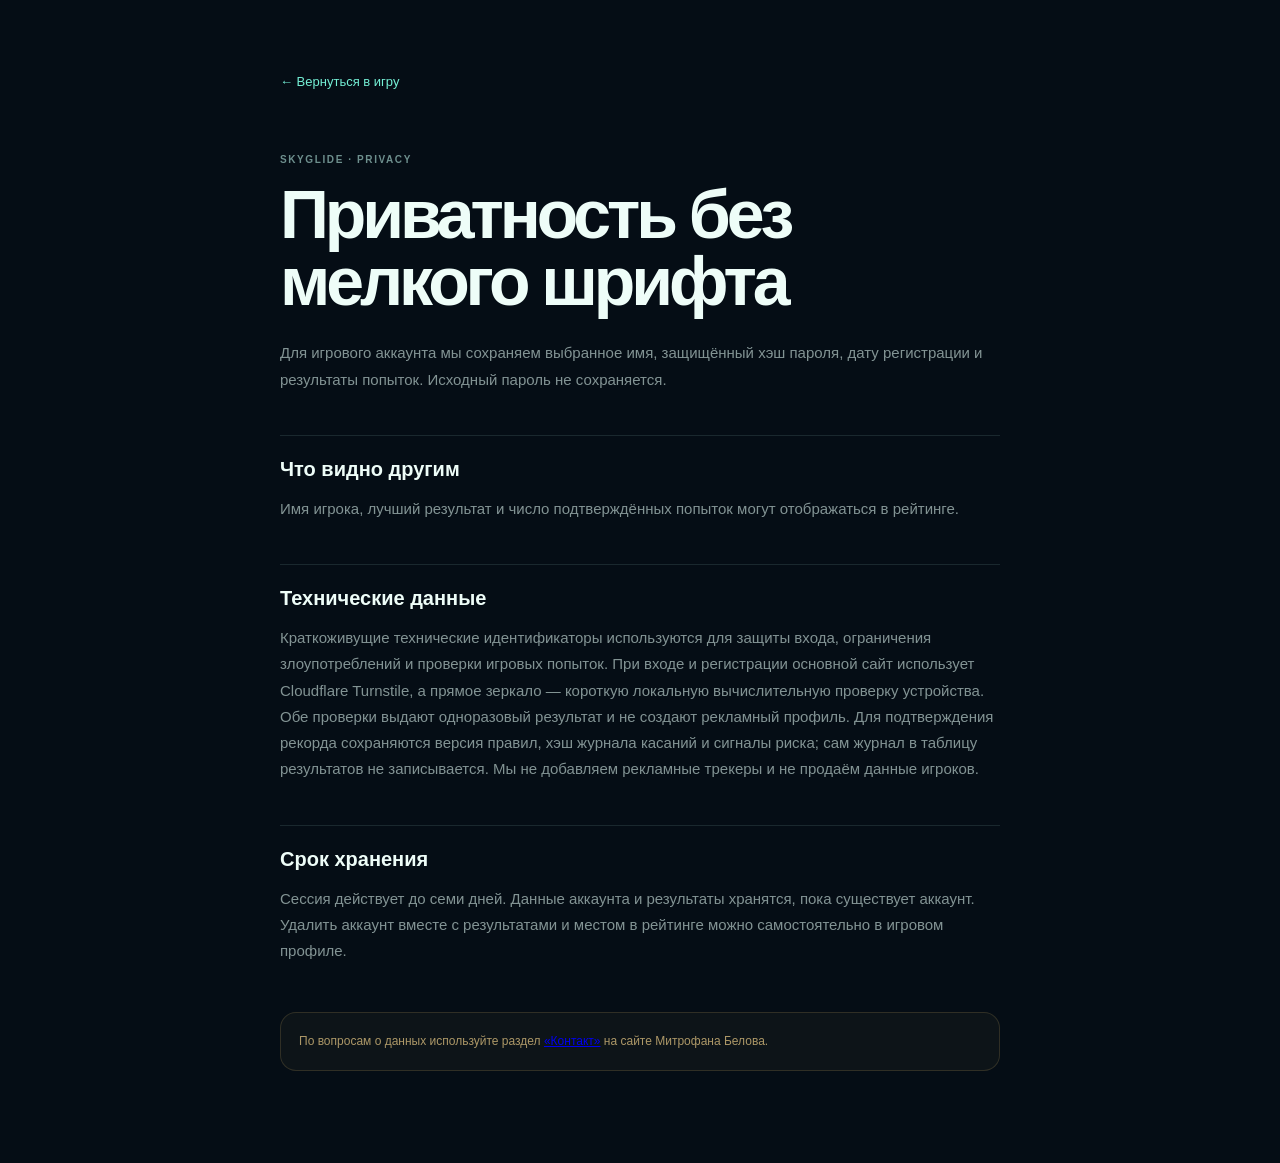
==== game/privacy/index.html @ 06b152c0 "Launch standalone Telegram-ready Skyglide" ====
<!DOCTYPE html><html lang="ru"><head><meta http-equiv="Content-Security-Policy" content="default-src 'self'; connect-src 'self' https://telegram.org; img-src 'self' data:; font-src 'self' data:; style-src 'self' 'unsafe-inline'; script-src 'self' 'unsafe-inline' https://telegram.org; object-src 'none'; base-uri 'none'; form-action 'self'; upgrade-insecure-requests"><script src="https://telegram.org/js/telegram-web-app.js?63" data-nscript="beforeInteractive"></script><meta charSet="utf-8"/><meta name="viewport" content="width=device-width, initial-scale=1, maximum-scale=1, user-scalable=no"/><link rel="stylesheet" href="/game/_next/static/css/layout.CDAXNclh.css" data-rsc-css-href="/game/_next/static/css/layout.CDAXNclh.css" data-precedence="vite-rsc/importer-resources"/><link rel="modulepreload" fetchPriority="low" href="/game/_next/static/chunks/index-zShCj0VS.js"/><script src="/game/_next/static/chunks/rolldown-runtime-QTnfLwEv.js" type="module" async=""></script><script src="/game/_next/static/chunks/record-BGze3w87.js" type="module" async=""></script><script src="/game/_next/static/chunks/headers-DzAgkowZ.js" type="module" async=""></script><script src="/game/_next/static/chunks/protocol-headers-DZDIybWO.js" type="module" async=""></script><script src="/game/_next/static/chunks/app-elements-DPq2UDnf.js" type="module" async=""></script><script src="/game/_next/static/chunks/hash-B9TVtkv9.js" type="module" async=""></script><script src="/game/_next/static/chunks/framework-T6Pmxeu2.js" type="module" async=""></script><script src="/game/_next/static/chunks/navigation-errors-DIJh66Oi.js" type="module" async=""></script><script src="/game/_next/static/chunks/app-rsc-cache-busting-CsF14HV2.js" type="module" async=""></script><script src="/game/_next/static/chunks/app-rsc-render-mode-BuCGntbi.js" type="module" async=""></script><script src="/game/_next/static/chunks/deployment-id-omnKpZ2w.js" type="module" async=""></script><link rel="modulepreload" href="/game/_next/static/chunks/layout-segment-context-QXrBGyrO.js" crossorigin=""/><link rel="modulepreload" href="/game/_next/static/chunks/script-6NuqRdln.js" crossorigin=""/><link rel="preload" href="https://telegram.org/js/telegram-web-app.js?63" as="script"/><link rel="modulepreload" href="/game/_next/static/chunks/link-BhfXLHqY.js" crossorigin=""/><link rel="modulepreload" href="/game/_next/static/chunks/query-DugiHe4Q.js" crossorigin=""/><title>Приватность — Skyglide</title><meta name="description" content="Как Skyglide хранит данные аккаунтов и игровые результаты."/><meta name="application-name" content="Skyglide"/><meta property="og:title" content="Skyglide — поймай ритм небес"/><meta property="og:description" content="Бесплатная one-tap аркада для браузера и Telegram."/><meta property="og:type" content="website"/><meta property="og:image" content="https://mitrofanbelov.github.io/game/og.png"/><meta property="og:image:width" content="1200"/><meta property="og:image:height" content="630"/><meta property="og:image:alt" content="Skyglide — поймай ритм небес"/><meta name="twitter:card" content="summary_large_image"/><meta name="twitter:title" content="Skyglide — поймай ритм небес"/><meta name="twitter:description" content="Бесплатная one-tap аркада для браузера и Telegram."/><meta name="twitter:image" content="https://mitrofanbelov.github.io/game/og.png"/><link rel="icon" href="/game/icon.svg?ab734bc0ad469c29" sizes="any" type="image/svg+xml"/><meta name="mobile-web-app-capable" content="yes"/><meta name="apple-mobile-web-app-title" content="Skyglide"/><meta name="apple-mobile-web-app-status-bar-style" content="black-translucent"/><meta name="theme-color" content="#071321"/><script>Object.assign(((self[Symbol.for("vinext.navigationRuntime")]??={bootstrap:{routeManifest:null},functions:{}}).bootstrap.rsc??={rsc:[]}),{params:{},nav:{"pathname":"/privacy","searchParams":[]}})</script><link rel="modulepreload" href="/game/_next/static/chunks/index-zShCj0VS.js" />
</head><body><main class="legal-page"><a href="/game" class="legal-page__back">← Вернуться в игру</a><span class="legal-page__eyebrow">SKYGLIDE · PRIVACY</span><h1>Приватность без мелкого шрифта</h1><p>Для игрового аккаунта мы сохраняем выбранное имя, защищённый хэш пароля, дату регистрации и результаты попыток. Исходный пароль не сохраняется.</p><section><h2>Что видно другим</h2><p>Имя игрока, лучший результат и число подтверждённых попыток могут отображаться в рейтинге.</p></section><section><h2>Технические данные</h2><p>Краткоживущие технические идентификаторы используются для защиты входа, ограничения злоупотреблений и проверки игровых попыток. При входе и регистрации основной сайт использует Cloudflare Turnstile, а прямое зеркало — короткую локальную вычислительную проверку устройства. Обе проверки выдают одноразовый результат и не создают рекламный профиль. Для подтверждения рекорда сохраняются версия правил, хэш журнала касаний и сигналы риска; сам журнал в таблицу результатов не записывается. Мы не добавляем рекламные трекеры и не продаём данные игроков.</p></section><section><h2>Срок хранения</h2><p>Сессия действует до семи дней. Данные аккаунта и результаты хранятся, пока существует аккаунт. Удалить аккаунт вместе с результатами и местом в рейтинге можно самостоятельно в игровом профиле.</p></section><p class="legal-page__note">По вопросам о данных используйте раздел<!-- --> <a href="https://mitrofanbelov.ru/#contact">«Контакт»</a> на сайте Митрофана Белова.</p></main><script type="module" src="/game/_next/static/chunks/index-zShCj0VS.js" id="_R_" async=""></script><script>((self[Symbol.for("vinext.navigationRuntime")]??={bootstrap:{routeManifest:null},functions:{}}).bootstrap.rsc??={rsc:[]}).rsc.push("2:I[\"60f387d9e0f4\",[],\"default\",1]\n")</script><script>((self[Symbol.for("vinext.navigationRuntime")]??={bootstrap:{routeManifest:null},functions:{}}).bootstrap.rsc??={rsc:[]}).rsc.push("3:I[\"8c0f216c4604\",[],\"Children\",1]\n")</script><script>((self[Symbol.for("vinext.navigationRuntime")]??={bootstrap:{routeManifest:null},functions:{}}).bootstrap.rsc??={rsc:[]}).rsc.push("4:I[\"593f344dc510\",[],\"GlobalErrorBoundary\",1]\n")</script><script>((self[Symbol.for("vinext.navigationRuntime")]??={bootstrap:{routeManifest:null},functions:{}}).bootstrap.rsc??={rsc:[]}).rsc.push("5:I[\"0b874ad30386\",[],\"default\",1]\n")</script><script>((self[Symbol.for("vinext.navigationRuntime")]??={bootstrap:{routeManifest:null},functions:{}}).bootstrap.rsc??={rsc:[]}).rsc.push("6:I[\"593f344dc510\",[],\"ErrorBoundary\",1]\n")</script><script>((self[Symbol.for("vinext.navigationRuntime")]??={bootstrap:{routeManifest:null},functions:{}}).bootstrap.rsc??={rsc:[]}).rsc.push("7:I[\"15c18cfaeeff\",[],\"LayoutSegmentProvider\",1]\n")</script><script>((self[Symbol.for("vinext.navigationRuntime")]??={bootstrap:{routeManifest:null},functions:{}}).bootstrap.rsc??={rsc:[]}).rsc.push("8:I[\"8c0f216c4604\",[],\"Slot\",1]\n")</script><script>((self[Symbol.for("vinext.navigationRuntime")]??={bootstrap:{routeManifest:null},functions:{}}).bootstrap.rsc??={rsc:[]}).rsc.push("9:I[\"9276801271d6\",[],\"AppRouterScrollTarget\",1]\n")</script><script>((self[Symbol.for("vinext.navigationRuntime")]??={bootstrap:{routeManifest:null},functions:{}}).bootstrap.rsc??={rsc:[]}).rsc.push("a:I[\"593f344dc510\",[],\"RedirectBoundary\",1]\n")</script><script>((self[Symbol.for("vinext.navigationRuntime")]??={bootstrap:{routeManifest:null},functions:{}}).bootstrap.rsc??={rsc:[]}).rsc.push(":HL[\"/game/_next/static/css/layout.CDAXNclh.css\",\"style\"     ]\n")</script><script>((self[Symbol.for("vinext.navigationRuntime")]??={bootstrap:{routeManifest:null},functions:{}}).bootstrap.rsc??={rsc:[]}).rsc.push("0:{\"__route\":\"route:/privacy\",\"__interceptionContext\":null,\"__layoutIds\":[\"layout:/\"],\"__rootLayout\":\"/\",\"__sourcePage\":\"/privacy/page\",\"page:/privacy\":\"$L1\",\"layout:/\":[[[[\"$\",\"link\",\"css:/game/_next/static/css/layout.CDAXNclh.css\",{\"rel\":\"stylesheet\",\"precedence\":\"vite-rsc/importer-resources\",\"href\":\"/game/_next/static/css/layout.CDAXNclh.css\",\"data-rsc-css-href\":\"/game/_next/static/css/layout.CDAXNclh.css\"}],\"$undefined\"],[\"$\",\"html\",null,{\"lang\":\"ru\",\"children\":[[\"$\",\"head\",null,{\"children\":[\"$\",\"$L2\",null,{\"src\":\"https://telegram.org/js/telegram-web-app.js?63\",\"strategy\":\"beforeInteractive\"}]}],[\"$\",\"body\",null,{\"children\":[\"$\",\"$L3\",null,{}]}]]}]],null],\"route:/privacy\":[[[\"$\",\"meta\",null,{\"charSet\":\"utf-8\"}],[[\"$\",\"title\",\"0\",{\"children\":\"Приватность — Skyglide\"}],[\"$\",\"meta\",\"1\",{\"name\":\"description\",\"content\":\"Как Skyglide хранит данные аккаунтов и игровые результаты.\"}],[\"$\",\"meta\",\"2\",{\"name\":\"application-name\",\"content\":\"Skyglide\"}],[\"$\",\"meta\",\"3\",{\"property\":\"og:title\",\"content\":\"Skyglide — поймай ритм небес\"}],[\"$\",\"meta\",\"4\",{\"property\":\"og:description\",\"content\":\"Бесплатная one-tap аркада для браузера и Telegram.\"}],[\"$\",\"meta\",\"5\",{\"property\":\"og:type\",\"content\":\"website\"}],[\"$\",\"meta\",\"6\",{\"property\":\"og:image\",\"content\":\"https://mitrofanbelov.github.io/game/og.png\"}],[\"$\",\"meta\",\"7\",{\"property\":\"og:image:width\",\"content\":\"1200\"}],[\"$\",\"meta\",\"8\",{\"property\":\"og:image:height\",\"content\":\"630\"}],[\"$\",\"meta\",\"9\",{\"property\":\"og:image:alt\",\"content\":\"Skyglide — поймай ритм небес\"}],[\"$\",\"meta\",\"10\",{\"name\":\"twitter:card\",\"content\":\"summary_large_image\"}],[\"$\",\"meta\",\"11\",{\"name\":\"twitter:title\",\"content\":\"Skyglide — поймай ритм небес\"}],[\"$\",\"meta\",\"12\",{\"name\":\"twitter:description\",\"content\":\"Бесплатная one-tap аркада для браузера и Telegram.\"}],[\"$\",\"meta\",\"13\",{\"name\":\"twitter:image\",\"content\":\"https://mitrofanbelov.github.io/game/og.png\"}],[\"$\",\"link\",\"14\",{\"rel\":\"icon\",\"href\":\"/game/icon.svg?ab734bc0ad469c29\",\"sizes\":\"any\",\"type\":\"image/svg+xml\"}],[\"$\",\"meta\",\"15\",{\"name\":\"mobile-web-app-capable\",\"content\":\"yes\"}],[\"$\",\"meta\",\"16\",{\"name\":\"apple-mobile-web-app-title\",\"content\":\"Skyglide\"}],[\"$\",\"meta\",\"17\",{\"name\":\"apple-mobile-web-app-status-bar-style\",\"content\":\"black-translucent\"}]],[[\"$\",\"meta\",\"0\",{\"name\":\"viewport\",\"content\":\"width=device-width, initial-scale=1, maximum-scale=1, user-scalable=no\"}],[\"$\",\"meta\",\"1\",{\"name\":\"theme-color\",\"content\":\"#071321\"}]]],[\"$\",\"$L4\",null,{\"fallback\":\"$5\",\"children\":[\"$\",\"$L6\",null,{\"fallback\":\"$5\",\"children\":[\"$\",\"$L7\",null,{\"providerId\":\"layout:/\",\"segmentMap\":{\"children\":[\"privacy\"]},\"children\":[\"$\",\"$L8\",null,{\"id\":\"layout:/\",\"parallelSlots\":\"$undefined\",\"children\":[\"$\",\"$L9\",null,{\"children\":[\"$\",\"$La\",null,{\"children\":[[\"$\",\"$L7\",null,{\"providerId\":\"page:/privacy\",\"segmentMap\":{\"children\":[\"__PAGE__\"]},\"children\":[\"$\",\"$L8\",null,{\"id\":\"page:/privacy\"}]}],null]}]}]}]}]}]}],null,null],\"__layoutFlags\":{\"layout:/\":\"s\"},\"__artifactCompatibility\":{\"schemaVersion\":1,\"graphVersion\":\"app-route-graph:cafd66b895952518\",\"deploymentVersion\":\"5431d6b5-763b-4475-a781-2655200a308c\",\"appElementsSchemaVersion\":1,\"rscPayloadSchemaVersion\":1,\"rootBoundaryId\":\"/\",\"renderEpoch\":null},\"__renderObservation\":{\"schemaVersion\":1,\"output\":{\"kind\":\"app-rsc\",\"mountedSlotsFingerprint\":null,\"renderEpoch\":null,\"rootBoundaryId\":\"/\",\"routeId\":\"route:/privacy\"},\"completeness\":\"partial\",\"boundaryOutcome\":{\"kind\":\"unknown\"},\"requestApis\":[{\"kind\":\"connection\",\"status\":\"unknown\"},{\"kind\":\"cookies\",\"status\":\"unknown\"},{\"kind\":\"draftMode\",\"status\":\"unknown\"},{\"kind\":\"headers\",\"status\":\"unknown\"},{\"kind\":\"params\",\"status\":\"unknown\"},{\"kind\":\"searchParams\",\"status\":\"unknown\"}],\"dynamicFetches\":[],\"cacheTags\":[\"/privacy\",\"_N_T_/layout\",\"_N_T_/privacy\",\"_N_T_/privacy/layout\",\"_N_T_/privacy/page\"],\"pathTags\":[\"/privacy\"],\"cacheability\":\"unknown\",\"downgrade\":{\"target\":\"freshRender\",\"reasons\":[{\"code\":\"CP_DOWNGRADE_CACHEABILITY_UNKNOWN\",\"target\":\"freshRender\"},{\"code\":\"CP_DOWNGRADE_INCOMPLETE_OBSERVATION\",\"completeness\":\"partial\",\"target\":\"freshRender\"},{\"code\":\"CP_DOWNGRADE_UNKNOWN_REQUEST_API\",\"requestApi\":\"connection\",\"target\":\"freshRender\"},{\"code\":\"CP_DOWNGRADE_UNKNOWN_REQUEST_API\",\"requestApi\":\"cookies\",\"target\":\"freshRender\"},{\"code\":\"CP_DOWNGRADE_UNKNOWN_REQUEST_API\",\"requestApi\":\"draftMode\",\"target\":\"freshRender\"},{\"code\":\"CP_DOWNGRADE_UNKNOWN_REQUEST_API\",\"requestApi\":\"headers\",\"target\":\"freshRender\"},{\"code\":\"CP_DOWNGRADE_UNKNOWN_REQUEST_API\",\"requestApi\":\"params\",\"target\":\"freshRender\"},{\"code\":\"CP_DOWNGRADE_UNKNOWN_REQUEST_API\",\"requestApi\":\"searchParams\",\"target\":\"freshRender\"}],\"fallback\":{\"kind\":\"breakerFallback\",\"code\":\"CP_PRIVATE_DYNAMIC_DOWNGRADE\",\"mode\":\"renderFresh\",\"scope\":\"affectedOutput\",\"fields\":{\"reasonCodes\":[\"CP_DOWNGRADE_CACHEABILITY_UNKNOWN\",\"CP_DOWNGRADE_INCOMPLETE_OBSERVATION\",\"CP_DOWNGRADE_UNKNOWN_REQUEST_API\",\"CP_DOWNGRADE_UNKNOWN_REQUEST_API\",\"CP_DOWNGRADE_UNKNOWN_REQUEST_API\",\"CP_DOWNGRADE_UNKNOWN_REQUEST_API\",\"CP_DOWNGRADE_UNKNOWN_REQUEST_API\",\"CP_DOWNGRADE_UNKNOWN_REQUEST_API\"],\"target\":\"freshRender\"}},\"isPublicCacheCandidate\":false}}}\n")</script><script>((self[Symbol.for("vinext.navigationRuntime")]??={bootstrap:{routeManifest:null},functions:{}}).bootstrap.rsc??={rsc:[]}).rsc.push("b:I[\"c2747888630f\",[],\"default\",1]\n")</script><script>((self[Symbol.for("vinext.navigationRuntime")]??={bootstrap:{routeManifest:null},functions:{}}).bootstrap.rsc??={rsc:[]}).rsc.push("1:[\"$\",\"main\",null,{\"className\":\"legal-page\",\"children\":[[\"$\",\"$Lb\",null,{\"href\":\"/\",\"className\":\"legal-page__back\",\"children\":\"← Вернуться в игру\"}],[\"$\",\"span\",null,{\"className\":\"legal-page__eyebrow\",\"children\":\"SKYGLIDE · PRIVACY\"}],[\"$\",\"h1\",null,{\"children\":\"Приватность без мелкого шрифта\"}],[\"$\",\"p\",null,{\"children\":\"Для игрового аккаунта мы сохраняем выбранное имя, защищённый хэш пароля, дату регистрации и результаты попыток. Исходный пароль не сохраняется.\"}],[\"$\",\"section\",null,{\"children\":[[\"$\",\"h2\",null,{\"children\":\"Что видно другим\"}],[\"$\",\"p\",null,{\"children\":\"Имя игрока, лучший результат и число подтверждённых попыток могут отображаться в рейтинге.\"}]]}],[\"$\",\"section\",null,{\"children\":[[\"$\",\"h2\",null,{\"children\":\"Технические данные\"}],[\"$\",\"p\",null,{\"children\":\"Краткоживущие технические идентификаторы используются для защиты входа, ограничения злоупотреблений и проверки игровых попыток. При входе и регистрации основной сайт использует Cloudflare Turnstile, а прямое зеркало — короткую локальную вычислительную проверку устройства. Обе проверки выдают одноразовый результат и не создают рекламный профиль. Для подтверждения рекорда сохраняются версия правил, хэш журнала касаний и сигналы риска; сам журнал в таблицу результатов не записывается. Мы не добавляем рекламные трекеры и не продаём данные игроков.\"}]]}],[\"$\",\"section\",null,{\"children\":[[\"$\",\"h2\",null,{\"children\":\"Срок хранения\"}],[\"$\",\"p\",null,{\"children\":\"Сессия действует до семи дней. Данные аккаунта и результаты хранятся, пока существует аккаунт. Удалить аккаунт вместе с результатами и местом в рейтинге можно самостоятельно в игровом профиле.\"}]]}],[\"$\",\"p\",null,{\"className\":\"legal-page__note\",\"children\":[\"По вопросам о данных используйте раздел\",\" \",[\"$\",\"a\",null,{\"href\":\"https://mitrofanbelov.ru/#contact\",\"children\":\"«Контакт»\"}],\" на сайте Митрофана Белова.\"]}]]}]\n")</script><script>Object.assign(((self[Symbol.for("vinext.navigationRuntime")]??={bootstrap:{routeManifest:null},functions:{}}).bootstrap.rsc??={rsc:[]}),{"initialCacheKind":"static"});((self[Symbol.for("vinext.navigationRuntime")]??={bootstrap:{routeManifest:null},functions:{}}).bootstrap.rsc??={rsc:[]}).done=true</script></body></html>
---- game/_next/static/css/layout.CDAXNclh.css ----
:root{--ink:#eefdf8;--muted:#dcf4f094;--mint:#74efd5;--amber:#ffd579;--deep:#050d15}*{box-sizing:border-box}html,body{background:var(--deep);width:100%;min-height:100%;color:var(--ink);-webkit-font-smoothing:antialiased;overscroll-behavior:none;margin:0;font-family:Avenir Next,SF Pro Text,-apple-system,BlinkMacSystemFont,Segoe UI,sans-serif}button{font:inherit}.experience{min-height:var(--tg-viewport-stable-height,100svh);isolation:isolate;background:radial-gradient(circle at 40% 43%,#2ea29529,#0000 27%),radial-gradient(circle at 12% 8%,#ffd37d0f,#0000 27%),linear-gradient(135deg,#06111b,#03080e 72%);grid-template-columns:minmax(330px,430px) minmax(320px,390px);justify-content:center;align-items:center;gap:clamp(48px,7vw,112px);padding:38px clamp(28px,5vw,84px);display:grid;position:relative;overflow:hidden}.experience:before{content:"";z-index:-1;opacity:.13;background-image:linear-gradient(#a6e8de14 1px,#0000 1px),linear-gradient(90deg,#a6e8de14 1px,#0000 1px);background-size:64px 64px;position:absolute;inset:0;-webkit-mask-image:radial-gradient(circle,#000,#0000 78%);mask-image:radial-gradient(circle,#000,#0000 78%)}.experience:after{content:"";aspect-ratio:1;z-index:-1;border:1px solid #90ffe912;border-radius:50%;width:min(50vw,720px);position:absolute;top:50%;left:42%;transform:translate(-50%,-50%);box-shadow:0 0 0 72px #90ffe905,0 0 0 144px #90ffe903}.story-panel{max-width:360px}.story-panel--right{justify-self:start}.status-pill{color:#baeee694;letter-spacing:.14em;align-items:center;gap:9px;font-family:SF Pro Rounded,Avenir Next,-apple-system,BlinkMacSystemFont,sans-serif;font-size:9px;font-weight:600;display:flex}.story-panel>p{max-width:330px;color:var(--muted);margin:0;font-size:14px;line-height:1.7}.phone-stage{flex-direction:column;justify-content:center;align-items:center;min-width:0;display:flex}.phone-shell{aspect-ratio:390/844;background:linear-gradient(145deg,#f4fffc80,#52626c21 25%,#def6f045 80%,#ffffff6b),#101820;border:1px solid #ffffff47;border-radius:clamp(38px,4vw,55px);width:min(390px,46.2svh - 49.896px);padding:7px;position:relative;box-shadow:0 52px 120px #000000ad,0 0 0 2px #000000c2,inset 0 0 0 1px #fff3}.game-surface{cursor:pointer;touch-action:manipulation;-webkit-user-select:none;user-select:none;background:#0b2632;border-radius:calc(clamp(38px,4vw,55px) - 8px);width:100%;height:100%;position:relative;overflow:hidden}.game-canvas{width:100%;height:100%;display:block}.dynamic-island{z-index:20;background:#030405;border-radius:999px;width:29%;height:26px;position:absolute;top:18px;left:50%;transform:translate(-50%);box-shadow:inset 0 0 0 1px #ffffff06}.dynamic-island:after{content:"";background:radial-gradient(circle at 65% 35%,#17344d,#03060a 64%);border-radius:50%;width:8px;height:8px;position:absolute;top:8px;right:9px}.home-indicator{z-index:20;background:#f7fffce0;border-radius:99px;width:33%;height:4px;position:absolute;bottom:13px;left:50%;transform:translate(-50%)}.game-hud{z-index:5;pointer-events:none;justify-content:space-between;align-items:flex-start;display:flex;position:absolute;top:5.8%;left:6%;right:6%}.score-lockup{flex-direction:column;display:flex}.score-lockup span{color:#e0fff985;letter-spacing:.16em;font-family:Unbounded,sans-serif;font-size:clamp(5px,1.2vh,8px)}.score-lockup strong{letter-spacing:-.08em;text-shadow:0 4px 18px #031d234d;font-family:Unbounded,sans-serif;font-size:clamp(23px,5.2vh,40px);line-height:1.05}.hud-actions{pointer-events:auto;gap:6px;display:flex}.icon-button{aspect-ratio:1;width:clamp(38px,5.2vh,44px);color:var(--ink);-webkit-backdrop-filter:blur(12px);cursor:pointer;background:#06161f3b;border:1px solid #e6fff933;border-radius:50%;place-items:center;padding:0;display:grid}.icon-button svg{fill:none;stroke:currentColor;stroke-width:1.6px;stroke-linecap:round;stroke-linejoin:round;width:48%}.account-button{background:#04181f85;border-radius:999px;grid-auto-flow:column;gap:7px;width:auto;min-width:82px;padding:0 12px}.account-button svg{width:18px}.account-button__label{color:var(--mint);letter-spacing:.08em;font-family:Unbounded,sans-serif;font-size:clamp(6px,1.05vh,8px);font-weight:700}.start-overlay{z-index:4;text-align:center;pointer-events:none;background:linear-gradient(#030e1814,#0000 52%,#030e182e);flex-direction:column;align-items:center;padding-top:18%;display:flex;position:absolute;inset:0}.arming-overlay{z-index:11;-webkit-backdrop-filter:blur(10px);pointer-events:none;background:#030d156b;flex-direction:column;justify-content:center;align-items:center;gap:10px;display:flex;position:absolute;inset:0}.arming-overlay b{letter-spacing:.13em;font-family:Unbounded,sans-serif;font-size:clamp(7px,1.25vh,10px)}.arming-overlay small{color:#e2f9f47a;font-size:clamp(8px,1.3vh,11px)}.arming-spinner{aspect-ratio:1;border:2px solid #74efd52e;border-top-color:var(--mint);border-radius:50%;width:34px;margin-bottom:5px;animation:.75s linear infinite arm-run}@keyframes arm-run{to{transform:rotate(360deg)}}.brand-mark{filter:drop-shadow(0 10px 18px #ffce643d);width:clamp(38px,7.2vh,58px);height:clamp(38px,7.2vh,58px);margin-top:9%;position:relative}.brand-core{background:linear-gradient(135deg,#fff4b8,#ffc454 58%,#ed7150);border-radius:65% 35% 56% 44%;position:absolute;inset:25% 19%;transform:rotate(-12deg)}.brand-wing{z-index:2;background:#fff0a8;border-radius:90% 10% 75% 25%;width:42%;height:55%;position:absolute;top:29%;left:0;transform:rotate(-36deg)}.brand-core:after{content:"";aspect-ratio:1;background:#0d2632;border-radius:50%;width:13%;position:absolute;top:23%;right:13%}.game-title{letter-spacing:-.075em;text-shadow:0 10px 28px #06182147;flex-direction:column;margin-top:2.8%;font-family:Unbounded,sans-serif;font-size:clamp(29px,6.3vh,48px);font-weight:700;line-height:.81;display:flex}.game-title span:last-child{color:#ffd67b}.start-overlay>p{color:#ebfffba8;letter-spacing:.08em;margin:3.6% 0 0;font-size:clamp(8px,1.7vh,12px)}.tap-prompt{letter-spacing:.1em;flex-direction:column;align-items:center;gap:13px;font-family:Unbounded,sans-serif;font-size:clamp(6px,1.22vh,9px);display:flex;position:absolute;bottom:17.5%}.tap-rings{aspect-ratio:1;background:#ffffff12;border:1px solid #e2fffab3;border-radius:50%;width:clamp(38px,6.5vh,50px);animation:1.9s ease-out infinite pulse;display:block;position:relative}.tap-rings:after{content:"↑";place-items:center;font-size:clamp(16px,3vh,25px);display:grid;position:absolute;inset:0}.tap-rings i{border:1px solid #d6fff829;border-radius:50%;position:absolute;inset:-8px}.tap-rings i:last-child{opacity:.45;inset:-17px}@keyframes pulse{50%{transform:scale(1.07);box-shadow:0 0 34px #83f5da26}}.best-pill{-webkit-backdrop-filter:blur(10px);backdrop-filter:blur(10px);background:#05161c33;border:1px solid #ffffff29;border-radius:999px;align-items:baseline;gap:8px;padding:7px 11px;display:flex;position:absolute;bottom:5.2%;right:7%}.best-pill span{letter-spacing:.12em;font-family:Unbounded,sans-serif;font-size:5px}.best-pill strong{font-family:Unbounded,sans-serif;font-size:clamp(10px,2vh,15px)}.pause-overlay,.result-overlay{z-index:12;-webkit-backdrop-filter:blur(14px);cursor:default;background:#030d1575;flex-direction:column;justify-content:center;align-items:center;padding:8%;display:flex;position:absolute;inset:0}.pause-overlay>span,.result-kicker{color:var(--mint);letter-spacing:.17em;font-family:Unbounded,sans-serif;font-size:clamp(6px,1.25vh,9px)}.pause-overlay h2{letter-spacing:-.07em;text-align:center;margin:4% 0 10%;font-family:Unbounded,sans-serif;font-size:clamp(29px,5.5vh,45px);line-height:1.05}.pause-overlay button{color:#09201f;background:var(--mint);cursor:pointer;border:0;border-radius:999px;width:70%;padding:13px 18px;font-size:clamp(10px,1.7vh,13px);font-weight:800}.pause-overlay button i{float:right;font-style:normal}.result-overlay{background:linear-gradient(#020c153d,#030f18e6 48%),#030d1533;justify-content:flex-end;padding-bottom:8%;animation:.36s ease-out reveal-result}@keyframes reveal-result{0%{opacity:0;transform:translateY(12px)}}.result-score{letter-spacing:-.1em;text-shadow:0 16px 40px #00000045;margin:2.2% 0 4%;font-family:Unbounded,sans-serif;font-size:clamp(78px,17vh,132px);font-weight:600;line-height:.95}.result-meta{border-block:1px solid #dafff824;grid-template-columns:repeat(3,1fr);width:100%;margin-bottom:6%;display:grid}.result-meta>div{border-right:1px solid #dafff81f;flex-direction:column;align-items:center;gap:4px;padding:4.5% 2%;display:flex}.result-meta>div:last-child{border:0}.result-meta span{color:#e0fff97a;letter-spacing:.12em;font-family:Unbounded,sans-serif;font-size:clamp(5px,1vh,7px)}.result-meta strong{font-family:Unbounded,sans-serif;font-size:clamp(13px,2.5vh,19px)}.primary-action,.share-action{cursor:pointer;border:0;width:100%}.primary-action{color:#0b201e;background:linear-gradient(90deg,#85f3da,#ffd77d);border-radius:999px;padding:4.5% 6%;font-family:Unbounded,sans-serif;font-size:clamp(9px,1.6vh,12px);font-weight:700}.primary-action span{float:right;font-size:1.2em}.share-action{color:#e7fffab8;background:0 0;padding:4%;font-size:clamp(9px,1.5vh,12px);font-weight:700}.result-overlay>p{color:#e7fffa57;margin:2% 0 0;font-size:clamp(6px,1.1vh,8px)}.save-state{color:#e7fffa8a;min-height:14px;margin-top:5px;font-size:clamp(7px,1.15vh,9px)}.save-state--saved{color:var(--mint)}.save-state--rejected{color:#ff9b89}.share-notice{color:var(--amber);margin-top:4px;font-size:clamp(7px,1.15vh,9px)}.player-overlay{z-index:30;color:var(--ink);cursor:default;overscroll-behavior:contain;touch-action:pan-y;-webkit-user-select:text;user-select:text;background:radial-gradient(circle at 84% 10%,#6fefd124,#0000 28%),linear-gradient(160deg,#05141ffa,#030b14fe);padding:max(66px,10%) 7% max(38px,7%);position:absolute;inset:0;overflow-y:auto}.player-overlay__header{justify-content:space-between;align-items:flex-start;gap:18px;display:flex}.player-overlay__header span,.auth-form label>span,.leaderboard__title,.player-card span{color:#b7f0e685;letter-spacing:.14em;font-family:SF Pro Rounded,Avenir Next,-apple-system,BlinkMacSystemFont,sans-serif;font-size:clamp(7px,1.2vh,9px);font-weight:700}.player-overlay__header h2{letter-spacing:-.055em;margin:8px 0 0;font-family:SF Pro Rounded,Avenir Next,-apple-system,BlinkMacSystemFont,sans-serif;font-size:clamp(22px,4.2vh,33px);line-height:1.06}.player-overlay__intro{color:#dcf4f09e;max-width:270px;margin:12px 0 0;font-size:clamp(11px,1.65vh,13px);line-height:1.55}.close-button{width:38px;height:38px;color:var(--ink);cursor:pointer;background:#ffffff0a;border:1px solid #e6fff929;border-radius:50%;flex:none;padding:0 0 3px;font-size:26px;font-weight:300;line-height:1}.auth-tabs{background:#ffffff0a;border:1px solid #c6f8ef30;border-radius:16px;grid-template-columns:1fr 1fr;gap:4px;margin-top:7%;padding:5px;display:grid}.auth-tabs button{color:#ebfffa80;cursor:pointer;background:0 0;border:0;border-radius:11px;min-height:45px;padding:10px 8px;font-size:clamp(10px,1.55vh,12px);font-weight:700}.auth-tabs button.is-active{color:#09201f;background:var(--mint)}.auth-tabs button:last-child{grid-column:1/-1;min-height:36px}.auth-form{background:linear-gradient(145deg,#74efd513,#ffffff06),#020d1557;border:1px solid #74efd533;border-radius:20px;gap:15px;margin-top:5%;padding:16px;display:grid;box-shadow:inset 0 1px #ffffff0b}.auth-form label{gap:9px;display:grid}.auth-form label>span{color:#e5fff9d1;letter-spacing:.08em;font-size:clamp(10px,1.45vh,12px)}.auth-form input{width:100%;min-height:56px;color:var(--ink);-webkit-user-select:text;user-select:text;background:#eefffb13;border:1.5px solid #cafcf257;border-radius:14px;outline:0;padding:14px 16px;font-size:max(17px,2vh);box-shadow:inset 0 1px #ffffff0d}.auth-form input::placeholder{color:#dcf4f057}.auth-form input:focus{border-color:var(--mint);background:#eefffb1c;box-shadow:0 0 0 4px #74efd51f,0 10px 34px #0e7d701f}.auth-submit,.community-action{color:#09201f;background:linear-gradient(90deg, var(--mint), var(--amber));cursor:pointer;border:0;border-radius:999px;width:100%;min-height:54px;padding:15px 18px;font-size:14px;font-weight:800}.auth-submit:disabled{cursor:wait;opacity:.62}.turnstile-challenge{border-radius:12px;min-height:65px;overflow:hidden}.auth-form .turnstile-status{color:#b7f0e680;margin-top:-8px}.turnstile-unavailable{color:#ffd779b8;text-align:center;background:#ffd77909;border:1px solid #ffd77921;border-radius:12px;margin:0;padding:10px 12px;font-size:10px;line-height:1.4}.auth-form small{color:#e3f9f55c;text-align:center;font-size:9px;line-height:1.45}.auth-form small a{color:var(--mint)}.player-notice{color:var(--amber);text-align:center;margin:12px 0 0;font-size:10px;line-height:1.4}.player-card{background:#74efd50e;border:1px solid #74efd52e;border-radius:16px;justify-content:space-between;align-items:center;gap:18px;margin-top:8%;padding:14px;display:flex}.player-card>div{flex-direction:column;gap:3px;display:flex}.player-card strong{font-family:SF Pro Rounded,Avenir Next,-apple-system,BlinkMacSystemFont,sans-serif;font-size:30px}.player-card button{color:#ebfffa9e;cursor:pointer;background:0 0;border:1px solid #ebfffa24;border-radius:999px;padding:8px 12px;font-size:10px}.player-card__actions{flex-wrap:wrap;justify-content:flex-end;gap:7px;display:flex}.player-card .danger-button{color:#ffaaaabd;border-color:#ff808033}.player-card button:disabled{cursor:wait;opacity:.6}.leaderboard{border-top:1px solid #c3f7ed1f;margin-top:8%}.leaderboard__title{justify-content:space-between;padding:13px 0 8px;display:flex}.leaderboard__title i{color:var(--mint);font-style:normal}.leaderboard ol{margin:0;padding:0;list-style:none}.leaderboard li{border-bottom:1px solid #c3f7ed14;grid-template-columns:27px minmax(0,1fr) auto;align-items:center;gap:9px;padding:8px 0;display:grid}.leaderboard li>span{color:#c6f5ec57;font-size:9px}.leaderboard li b{text-overflow:ellipsis;white-space:nowrap;font-size:11px;overflow:hidden}.leaderboard li strong{color:var(--amber);font-family:SF Pro Rounded,Avenir Next,-apple-system,BlinkMacSystemFont,sans-serif;font-size:14px}.leaderboard__empty{color:#e0f8f36b;margin:10px 0;font-size:11px;line-height:1.5}.community-panel .leaderboard{margin-top:28px}.personal-best-card{background:radial-gradient(circle at 90% 15%,#ffd57921,#0000 42%),#74efd50b;border:1px solid #74efd52b;border-radius:18px;gap:7px;margin-top:28px;padding:19px;display:grid}.personal-best-card span{color:#b7f0e685;letter-spacing:.14em;font-size:9px;font-weight:700}.personal-best-card strong{color:var(--amber);letter-spacing:-.08em;font-family:Unbounded,sans-serif;font-size:54px;line-height:1}.personal-best-card small,.sidebar-notice{color:#e2f9f47a;font-size:10px}.sidebar-notice{text-align:center;color:var(--amber)!important;margin-top:10px!important}.community-action{min-height:58px;margin-top:20px;font-size:15px}.community-action span{float:right}.security-note{background:#74efd509;border:1px solid #74efd51f;border-radius:13px;flex-direction:column;gap:5px;margin-top:17px;padding:13px;display:flex}.security-note b{color:var(--mint);font-size:10px}.security-note span{color:#e2f9f46b;font-size:9px;line-height:1.5}.desktop-hint{color:#d5efeb52;letter-spacing:.07em;margin:16px 0 0;font-size:10px}.desktop-hint kbd{background:#ffffff09;border:1px solid #d5efeb24;border-radius:5px;margin-right:5px;padding:4px 7px;font-family:inherit;font-size:8px}.status-pill{background:#6fefd10a;border:1px solid #82efd626;border-radius:999px;padding:9px 12px;display:inline-flex}.status-pill i{background:var(--mint);width:6px;height:6px;box-shadow:0 0 10px var(--mint);border-radius:50%}.story-panel h2{letter-spacing:-.06em;margin:24px 0 14px;font-family:Unbounded,sans-serif;font-size:clamp(23px,2.2vw,34px);line-height:1.1}.release-list{border-top:1px solid #b2eee41f;margin:38px 0 26px;padding:0;list-style:none}.release-list li{color:#e5fbf761;border-bottom:1px solid #b2eee41f;grid-template-columns:25px 1fr auto;align-items:center;gap:12px;padding:14px 0;display:grid}.release-list li>span{font-family:Unbounded,sans-serif;font-size:8px}.release-list li div{flex-direction:column;gap:2px;display:flex}.release-list li b{font-size:12px}.release-list li em{font-size:9px;font-style:normal}.release-list li>i{color:var(--mint);font-family:Unbounded,sans-serif;font-size:7px;font-style:normal}.release-list li.is-active{color:var(--ink)}.monetization-note{background:#ffd77909;border:1px solid #ffd77929;border-radius:14px;align-items:flex-start;gap:13px;padding:15px;display:flex}.monetization-note svg{fill:none;stroke:var(--amber);stroke-width:1.5px;flex:0 0 19px}.monetization-note div{flex-direction:column;gap:4px;display:flex}.monetization-note b{color:var(--amber);font-family:Unbounded,sans-serif;font-size:8px}.monetization-note span{color:#e7f7f478;font-size:10px;line-height:1.45}@media (max-width:1080px){.experience{grid-template-columns:minmax(320px,410px) minmax(280px,350px);gap:42px;padding-inline:28px}.story-panel>p,.release-list,.monetization-note{font-size:12px}}@media (max-width:820px){.experience{width:100%;height:var(--tg-viewport-stable-height,100svh);background:#071925;min-height:0;padding:0;display:block}.story-panel,.desktop-hint{display:none}.phone-stage,.phone-shell{width:100%;max-width:none;height:100%}.phone-shell{aspect-ratio:auto;box-shadow:none;border:0;border-radius:0;padding:0}.game-surface{border-radius:0}.dynamic-island{top:max(12px, env(safe-area-inset-top));width:31%;height:27px}.home-indicator{bottom:max(8px, env(safe-area-inset-bottom))}.game-hud{top:max(6.5%, calc(env(safe-area-inset-top) + var(--tg-content-safe-area-inset-top,0px) + 45px))}}@media (prefers-reduced-motion:reduce){.tap-rings,.result-overlay{animation:none}}.legal-page{width:min(720px,100% - 40px);margin:0 auto;padding:max(48px,8vh) 0 80px}.legal-page__back{color:var(--mint);font-size:13px;text-decoration:none}.legal-page__eyebrow{color:#baeee694;letter-spacing:.16em;margin-top:64px;font-size:10px;font-weight:700;display:block}.legal-page h1{letter-spacing:-.06em;max-width:620px;margin:16px 0 26px;font-family:SF Pro Rounded,Avenir Next,-apple-system,BlinkMacSystemFont,sans-serif;font-size:clamp(38px,7vw,68px);line-height:.98}.legal-page>p,.legal-page section p{color:var(--muted);font-size:15px;line-height:1.75}.legal-page section{border-top:1px solid #b2eee41f;margin-top:42px;padding-top:22px}.legal-page h2{margin:0 0 8px;font-size:20px}.legal-page .legal-page__note{color:#ffdc90a8;background:#ffd57909;border:1px solid #ffd57924;border-radius:16px;margin-top:48px;padding:18px;font-size:12px}
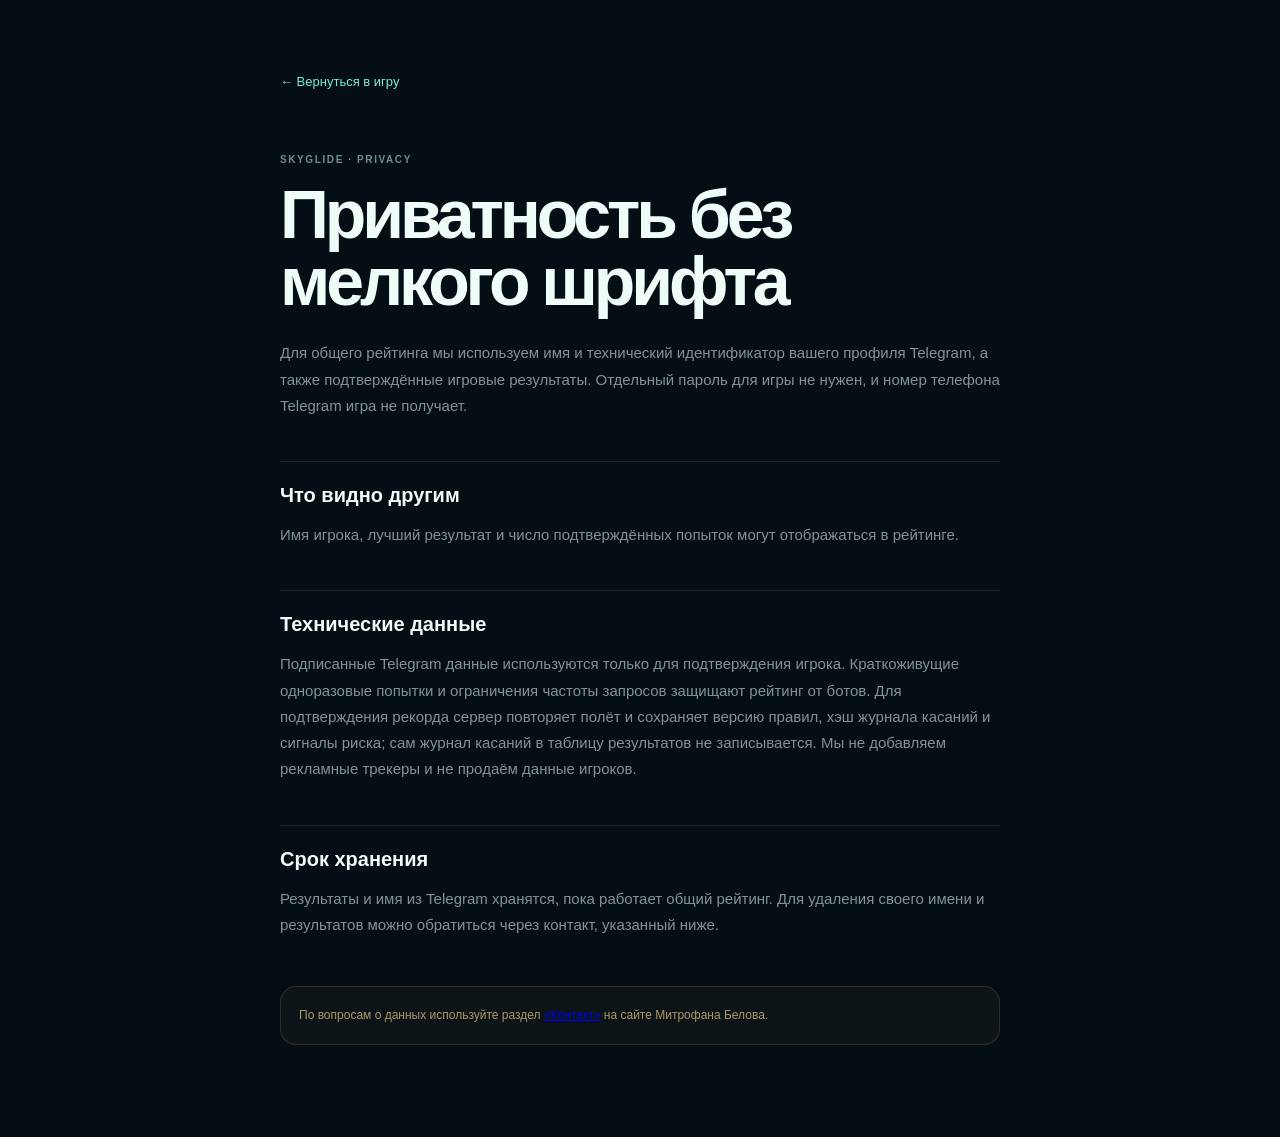
==== commit 072fa861: "Publish global leaderboard UI" ====
--- a/game/privacy/index.html
+++ b/game/privacy/index.html
@@ -1,2 +1,2 @@
-<!DOCTYPE html><html lang="ru"><head><meta http-equiv="Content-Security-Policy" content="default-src 'self'; connect-src 'self' https://telegram.org; img-src 'self' data:; font-src 'self' data:; style-src 'self' 'unsafe-inline'; script-src 'self' 'unsafe-inline' https://telegram.org; object-src 'none'; base-uri 'none'; form-action 'self'; upgrade-insecure-requests"><script src="https://telegram.org/js/telegram-web-app.js?63" data-nscript="beforeInteractive"></script><meta charSet="utf-8"/><meta name="viewport" content="width=device-width, initial-scale=1, maximum-scale=1, user-scalable=no"/><link rel="stylesheet" href="/game/_next/static/css/layout.CDAXNclh.css" data-rsc-css-href="/game/_next/static/css/layout.CDAXNclh.css" data-precedence="vite-rsc/importer-resources"/><link rel="modulepreload" fetchPriority="low" href="/game/_next/static/chunks/index-zShCj0VS.js"/><script src="/game/_next/static/chunks/rolldown-runtime-QTnfLwEv.js" type="module" async=""></script><script src="/game/_next/static/chunks/record-BGze3w87.js" type="module" async=""></script><script src="/game/_next/static/chunks/headers-DzAgkowZ.js" type="module" async=""></script><script src="/game/_next/static/chunks/protocol-headers-DZDIybWO.js" type="module" async=""></script><script src="/game/_next/static/chunks/app-elements-DPq2UDnf.js" type="module" async=""></script><script src="/game/_next/static/chunks/hash-B9TVtkv9.js" type="module" async=""></script><script src="/game/_next/static/chunks/framework-T6Pmxeu2.js" type="module" async=""></script><script src="/game/_next/static/chunks/navigation-errors-DIJh66Oi.js" type="module" async=""></script><script src="/game/_next/static/chunks/app-rsc-cache-busting-CsF14HV2.js" type="module" async=""></script><script src="/game/_next/static/chunks/app-rsc-render-mode-BuCGntbi.js" type="module" async=""></script><script src="/game/_next/static/chunks/deployment-id-omnKpZ2w.js" type="module" async=""></script><link rel="modulepreload" href="/game/_next/static/chunks/layout-segment-context-QXrBGyrO.js" crossorigin=""/><link rel="modulepreload" href="/game/_next/static/chunks/script-6NuqRdln.js" crossorigin=""/><link rel="preload" href="https://telegram.org/js/telegram-web-app.js?63" as="script"/><link rel="modulepreload" href="/game/_next/static/chunks/link-BhfXLHqY.js" crossorigin=""/><link rel="modulepreload" href="/game/_next/static/chunks/query-DugiHe4Q.js" crossorigin=""/><title>Приватность — Skyglide</title><meta name="description" content="Как Skyglide хранит данные аккаунтов и игровые результаты."/><meta name="application-name" content="Skyglide"/><meta property="og:title" content="Skyglide — поймай ритм небес"/><meta property="og:description" content="Бесплатная one-tap аркада для браузера и Telegram."/><meta property="og:type" content="website"/><meta property="og:image" content="https://mitrofanbelov.github.io/game/og.png"/><meta property="og:image:width" content="1200"/><meta property="og:image:height" content="630"/><meta property="og:image:alt" content="Skyglide — поймай ритм небес"/><meta name="twitter:card" content="summary_large_image"/><meta name="twitter:title" content="Skyglide — поймай ритм небес"/><meta name="twitter:description" content="Бесплатная one-tap аркада для браузера и Telegram."/><meta name="twitter:image" content="https://mitrofanbelov.github.io/game/og.png"/><link rel="icon" href="/game/icon.svg?ab734bc0ad469c29" sizes="any" type="image/svg+xml"/><meta name="mobile-web-app-capable" content="yes"/><meta name="apple-mobile-web-app-title" content="Skyglide"/><meta name="apple-mobile-web-app-status-bar-style" content="black-translucent"/><meta name="theme-color" content="#071321"/><script>Object.assign(((self[Symbol.for("vinext.navigationRuntime")]??={bootstrap:{routeManifest:null},functions:{}}).bootstrap.rsc??={rsc:[]}),{params:{},nav:{"pathname":"/privacy","searchParams":[]}})</script><link rel="modulepreload" href="/game/_next/static/chunks/index-zShCj0VS.js" />
-</head><body><main class="legal-page"><a href="/game" class="legal-page__back">← Вернуться в игру</a><span class="legal-page__eyebrow">SKYGLIDE · PRIVACY</span><h1>Приватность без мелкого шрифта</h1><p>Для игрового аккаунта мы сохраняем выбранное имя, защищённый хэш пароля, дату регистрации и результаты попыток. Исходный пароль не сохраняется.</p><section><h2>Что видно другим</h2><p>Имя игрока, лучший результат и число подтверждённых попыток могут отображаться в рейтинге.</p></section><section><h2>Технические данные</h2><p>Краткоживущие технические идентификаторы используются для защиты входа, ограничения злоупотреблений и проверки игровых попыток. При входе и регистрации основной сайт использует Cloudflare Turnstile, а прямое зеркало — короткую локальную вычислительную проверку устройства. Обе проверки выдают одноразовый результат и не создают рекламный профиль. Для подтверждения рекорда сохраняются версия правил, хэш журнала касаний и сигналы риска; сам журнал в таблицу результатов не записывается. Мы не добавляем рекламные трекеры и не продаём данные игроков.</p></section><section><h2>Срок хранения</h2><p>Сессия действует до семи дней. Данные аккаунта и результаты хранятся, пока существует аккаунт. Удалить аккаунт вместе с результатами и местом в рейтинге можно самостоятельно в игровом профиле.</p></section><p class="legal-page__note">По вопросам о данных используйте раздел<!-- --> <a href="https://mitrofanbelov.ru/#contact">«Контакт»</a> на сайте Митрофана Белова.</p></main><script type="module" src="/game/_next/static/chunks/index-zShCj0VS.js" id="_R_" async=""></script><script>((self[Symbol.for("vinext.navigationRuntime")]??={bootstrap:{routeManifest:null},functions:{}}).bootstrap.rsc??={rsc:[]}).rsc.push("2:I[\"60f387d9e0f4\",[],\"default\",1]\n")</script><script>((self[Symbol.for("vinext.navigationRuntime")]??={bootstrap:{routeManifest:null},functions:{}}).bootstrap.rsc??={rsc:[]}).rsc.push("3:I[\"8c0f216c4604\",[],\"Children\",1]\n")</script><script>((self[Symbol.for("vinext.navigationRuntime")]??={bootstrap:{routeManifest:null},functions:{}}).bootstrap.rsc??={rsc:[]}).rsc.push("4:I[\"593f344dc510\",[],\"GlobalErrorBoundary\",1]\n")</script><script>((self[Symbol.for("vinext.navigationRuntime")]??={bootstrap:{routeManifest:null},functions:{}}).bootstrap.rsc??={rsc:[]}).rsc.push("5:I[\"0b874ad30386\",[],\"default\",1]\n")</script><script>((self[Symbol.for("vinext.navigationRuntime")]??={bootstrap:{routeManifest:null},functions:{}}).bootstrap.rsc??={rsc:[]}).rsc.push("6:I[\"593f344dc510\",[],\"ErrorBoundary\",1]\n")</script><script>((self[Symbol.for("vinext.navigationRuntime")]??={bootstrap:{routeManifest:null},functions:{}}).bootstrap.rsc??={rsc:[]}).rsc.push("7:I[\"15c18cfaeeff\",[],\"LayoutSegmentProvider\",1]\n")</script><script>((self[Symbol.for("vinext.navigationRuntime")]??={bootstrap:{routeManifest:null},functions:{}}).bootstrap.rsc??={rsc:[]}).rsc.push("8:I[\"8c0f216c4604\",[],\"Slot\",1]\n")</script><script>((self[Symbol.for("vinext.navigationRuntime")]??={bootstrap:{routeManifest:null},functions:{}}).bootstrap.rsc??={rsc:[]}).rsc.push("9:I[\"9276801271d6\",[],\"AppRouterScrollTarget\",1]\n")</script><script>((self[Symbol.for("vinext.navigationRuntime")]??={bootstrap:{routeManifest:null},functions:{}}).bootstrap.rsc??={rsc:[]}).rsc.push("a:I[\"593f344dc510\",[],\"RedirectBoundary\",1]\n")</script><script>((self[Symbol.for("vinext.navigationRuntime")]??={bootstrap:{routeManifest:null},functions:{}}).bootstrap.rsc??={rsc:[]}).rsc.push(":HL[\"/game/_next/static/css/layout.CDAXNclh.css\",\"style\"     ]\n")</script><script>((self[Symbol.for("vinext.navigationRuntime")]??={bootstrap:{routeManifest:null},functions:{}}).bootstrap.rsc??={rsc:[]}).rsc.push("0:{\"__route\":\"route:/privacy\",\"__interceptionContext\":null,\"__layoutIds\":[\"layout:/\"],\"__rootLayout\":\"/\",\"__sourcePage\":\"/privacy/page\",\"page:/privacy\":\"$L1\",\"layout:/\":[[[[\"$\",\"link\",\"css:/game/_next/static/css/layout.CDAXNclh.css\",{\"rel\":\"stylesheet\",\"precedence\":\"vite-rsc/importer-resources\",\"href\":\"/game/_next/static/css/layout.CDAXNclh.css\",\"data-rsc-css-href\":\"/game/_next/static/css/layout.CDAXNclh.css\"}],\"$undefined\"],[\"$\",\"html\",null,{\"lang\":\"ru\",\"children\":[[\"$\",\"head\",null,{\"children\":[\"$\",\"$L2\",null,{\"src\":\"https://telegram.org/js/telegram-web-app.js?63\",\"strategy\":\"beforeInteractive\"}]}],[\"$\",\"body\",null,{\"children\":[\"$\",\"$L3\",null,{}]}]]}]],null],\"route:/privacy\":[[[\"$\",\"meta\",null,{\"charSet\":\"utf-8\"}],[[\"$\",\"title\",\"0\",{\"children\":\"Приватность — Skyglide\"}],[\"$\",\"meta\",\"1\",{\"name\":\"description\",\"content\":\"Как Skyglide хранит данные аккаунтов и игровые результаты.\"}],[\"$\",\"meta\",\"2\",{\"name\":\"application-name\",\"content\":\"Skyglide\"}],[\"$\",\"meta\",\"3\",{\"property\":\"og:title\",\"content\":\"Skyglide — поймай ритм небес\"}],[\"$\",\"meta\",\"4\",{\"property\":\"og:description\",\"content\":\"Бесплатная one-tap аркада для браузера и Telegram.\"}],[\"$\",\"meta\",\"5\",{\"property\":\"og:type\",\"content\":\"website\"}],[\"$\",\"meta\",\"6\",{\"property\":\"og:image\",\"content\":\"https://mitrofanbelov.github.io/game/og.png\"}],[\"$\",\"meta\",\"7\",{\"property\":\"og:image:width\",\"content\":\"1200\"}],[\"$\",\"meta\",\"8\",{\"property\":\"og:image:height\",\"content\":\"630\"}],[\"$\",\"meta\",\"9\",{\"property\":\"og:image:alt\",\"content\":\"Skyglide — поймай ритм небес\"}],[\"$\",\"meta\",\"10\",{\"name\":\"twitter:card\",\"content\":\"summary_large_image\"}],[\"$\",\"meta\",\"11\",{\"name\":\"twitter:title\",\"content\":\"Skyglide — поймай ритм небес\"}],[\"$\",\"meta\",\"12\",{\"name\":\"twitter:description\",\"content\":\"Бесплатная one-tap аркада для браузера и Telegram.\"}],[\"$\",\"meta\",\"13\",{\"name\":\"twitter:image\",\"content\":\"https://mitrofanbelov.github.io/game/og.png\"}],[\"$\",\"link\",\"14\",{\"rel\":\"icon\",\"href\":\"/game/icon.svg?ab734bc0ad469c29\",\"sizes\":\"any\",\"type\":\"image/svg+xml\"}],[\"$\",\"meta\",\"15\",{\"name\":\"mobile-web-app-capable\",\"content\":\"yes\"}],[\"$\",\"meta\",\"16\",{\"name\":\"apple-mobile-web-app-title\",\"content\":\"Skyglide\"}],[\"$\",\"meta\",\"17\",{\"name\":\"apple-mobile-web-app-status-bar-style\",\"content\":\"black-translucent\"}]],[[\"$\",\"meta\",\"0\",{\"name\":\"viewport\",\"content\":\"width=device-width, initial-scale=1, maximum-scale=1, user-scalable=no\"}],[\"$\",\"meta\",\"1\",{\"name\":\"theme-color\",\"content\":\"#071321\"}]]],[\"$\",\"$L4\",null,{\"fallback\":\"$5\",\"children\":[\"$\",\"$L6\",null,{\"fallback\":\"$5\",\"children\":[\"$\",\"$L7\",null,{\"providerId\":\"layout:/\",\"segmentMap\":{\"children\":[\"privacy\"]},\"children\":[\"$\",\"$L8\",null,{\"id\":\"layout:/\",\"parallelSlots\":\"$undefined\",\"children\":[\"$\",\"$L9\",null,{\"children\":[\"$\",\"$La\",null,{\"children\":[[\"$\",\"$L7\",null,{\"providerId\":\"page:/privacy\",\"segmentMap\":{\"children\":[\"__PAGE__\"]},\"children\":[\"$\",\"$L8\",null,{\"id\":\"page:/privacy\"}]}],null]}]}]}]}]}]}],null,null],\"__layoutFlags\":{\"layout:/\":\"s\"},\"__artifactCompatibility\":{\"schemaVersion\":1,\"graphVersion\":\"app-route-graph:cafd66b895952518\",\"deploymentVersion\":\"5431d6b5-763b-4475-a781-2655200a308c\",\"appElementsSchemaVersion\":1,\"rscPayloadSchemaVersion\":1,\"rootBoundaryId\":\"/\",\"renderEpoch\":null},\"__renderObservation\":{\"schemaVersion\":1,\"output\":{\"kind\":\"app-rsc\",\"mountedSlotsFingerprint\":null,\"renderEpoch\":null,\"rootBoundaryId\":\"/\",\"routeId\":\"route:/privacy\"},\"completeness\":\"partial\",\"boundaryOutcome\":{\"kind\":\"unknown\"},\"requestApis\":[{\"kind\":\"connection\",\"status\":\"unknown\"},{\"kind\":\"cookies\",\"status\":\"unknown\"},{\"kind\":\"draftMode\",\"status\":\"unknown\"},{\"kind\":\"headers\",\"status\":\"unknown\"},{\"kind\":\"params\",\"status\":\"unknown\"},{\"kind\":\"searchParams\",\"status\":\"unknown\"}],\"dynamicFetches\":[],\"cacheTags\":[\"/privacy\",\"_N_T_/layout\",\"_N_T_/privacy\",\"_N_T_/privacy/layout\",\"_N_T_/privacy/page\"],\"pathTags\":[\"/privacy\"],\"cacheability\":\"unknown\",\"downgrade\":{\"target\":\"freshRender\",\"reasons\":[{\"code\":\"CP_DOWNGRADE_CACHEABILITY_UNKNOWN\",\"target\":\"freshRender\"},{\"code\":\"CP_DOWNGRADE_INCOMPLETE_OBSERVATION\",\"completeness\":\"partial\",\"target\":\"freshRender\"},{\"code\":\"CP_DOWNGRADE_UNKNOWN_REQUEST_API\",\"requestApi\":\"connection\",\"target\":\"freshRender\"},{\"code\":\"CP_DOWNGRADE_UNKNOWN_REQUEST_API\",\"requestApi\":\"cookies\",\"target\":\"freshRender\"},{\"code\":\"CP_DOWNGRADE_UNKNOWN_REQUEST_API\",\"requestApi\":\"draftMode\",\"target\":\"freshRender\"},{\"code\":\"CP_DOWNGRADE_UNKNOWN_REQUEST_API\",\"requestApi\":\"headers\",\"target\":\"freshRender\"},{\"code\":\"CP_DOWNGRADE_UNKNOWN_REQUEST_API\",\"requestApi\":\"params\",\"target\":\"freshRender\"},{\"code\":\"CP_DOWNGRADE_UNKNOWN_REQUEST_API\",\"requestApi\":\"searchParams\",\"target\":\"freshRender\"}],\"fallback\":{\"kind\":\"breakerFallback\",\"code\":\"CP_PRIVATE_DYNAMIC_DOWNGRADE\",\"mode\":\"renderFresh\",\"scope\":\"affectedOutput\",\"fields\":{\"reasonCodes\":[\"CP_DOWNGRADE_CACHEABILITY_UNKNOWN\",\"CP_DOWNGRADE_INCOMPLETE_OBSERVATION\",\"CP_DOWNGRADE_UNKNOWN_REQUEST_API\",\"CP_DOWNGRADE_UNKNOWN_REQUEST_API\",\"CP_DOWNGRADE_UNKNOWN_REQUEST_API\",\"CP_DOWNGRADE_UNKNOWN_REQUEST_API\",\"CP_DOWNGRADE_UNKNOWN_REQUEST_API\",\"CP_DOWNGRADE_UNKNOWN_REQUEST_API\"],\"target\":\"freshRender\"}},\"isPublicCacheCandidate\":false}}}\n")</script><script>((self[Symbol.for("vinext.navigationRuntime")]??={bootstrap:{routeManifest:null},functions:{}}).bootstrap.rsc??={rsc:[]}).rsc.push("b:I[\"c2747888630f\",[],\"default\",1]\n")</script><script>((self[Symbol.for("vinext.navigationRuntime")]??={bootstrap:{routeManifest:null},functions:{}}).bootstrap.rsc??={rsc:[]}).rsc.push("1:[\"$\",\"main\",null,{\"className\":\"legal-page\",\"children\":[[\"$\",\"$Lb\",null,{\"href\":\"/\",\"className\":\"legal-page__back\",\"children\":\"← Вернуться в игру\"}],[\"$\",\"span\",null,{\"className\":\"legal-page__eyebrow\",\"children\":\"SKYGLIDE · PRIVACY\"}],[\"$\",\"h1\",null,{\"children\":\"Приватность без мелкого шрифта\"}],[\"$\",\"p\",null,{\"children\":\"Для игрового аккаунта мы сохраняем выбранное имя, защищённый хэш пароля, дату регистрации и результаты попыток. Исходный пароль не сохраняется.\"}],[\"$\",\"section\",null,{\"children\":[[\"$\",\"h2\",null,{\"children\":\"Что видно другим\"}],[\"$\",\"p\",null,{\"children\":\"Имя игрока, лучший результат и число подтверждённых попыток могут отображаться в рейтинге.\"}]]}],[\"$\",\"section\",null,{\"children\":[[\"$\",\"h2\",null,{\"children\":\"Технические данные\"}],[\"$\",\"p\",null,{\"children\":\"Краткоживущие технические идентификаторы используются для защиты входа, ограничения злоупотреблений и проверки игровых попыток. При входе и регистрации основной сайт использует Cloudflare Turnstile, а прямое зеркало — короткую локальную вычислительную проверку устройства. Обе проверки выдают одноразовый результат и не создают рекламный профиль. Для подтверждения рекорда сохраняются версия правил, хэш журнала касаний и сигналы риска; сам журнал в таблицу результатов не записывается. Мы не добавляем рекламные трекеры и не продаём данные игроков.\"}]]}],[\"$\",\"section\",null,{\"children\":[[\"$\",\"h2\",null,{\"children\":\"Срок хранения\"}],[\"$\",\"p\",null,{\"children\":\"Сессия действует до семи дней. Данные аккаунта и результаты хранятся, пока существует аккаунт. Удалить аккаунт вместе с результатами и местом в рейтинге можно самостоятельно в игровом профиле.\"}]]}],[\"$\",\"p\",null,{\"className\":\"legal-page__note\",\"children\":[\"По вопросам о данных используйте раздел\",\" \",[\"$\",\"a\",null,{\"href\":\"https://mitrofanbelov.ru/#contact\",\"children\":\"«Контакт»\"}],\" на сайте Митрофана Белова.\"]}]]}]\n")</script><script>Object.assign(((self[Symbol.for("vinext.navigationRuntime")]??={bootstrap:{routeManifest:null},functions:{}}).bootstrap.rsc??={rsc:[]}),{"initialCacheKind":"static"});((self[Symbol.for("vinext.navigationRuntime")]??={bootstrap:{routeManifest:null},functions:{}}).bootstrap.rsc??={rsc:[]}).done=true</script></body></html>+<!DOCTYPE html><html lang="ru"><head><meta http-equiv="Content-Security-Policy" content="default-src 'self'; connect-src 'self' https://telegram.org https://skyglide-telegram-api.mitrofan-belov.workers.dev; img-src 'self' data:; font-src 'self' data:; style-src 'self' 'unsafe-inline'; script-src 'self' 'unsafe-inline' https://telegram.org; object-src 'none'; base-uri 'none'; form-action 'self'; upgrade-insecure-requests"><script src="https://telegram.org/js/telegram-web-app.js?63" data-nscript="beforeInteractive"></script><meta charSet="utf-8"/><meta name="viewport" content="width=device-width, initial-scale=1, maximum-scale=1, user-scalable=no"/><link rel="stylesheet" href="/game/_next/static/css/layout.BvFNFhqM.css" data-rsc-css-href="/game/_next/static/css/layout.BvFNFhqM.css" data-precedence="vite-rsc/importer-resources"/><link rel="modulepreload" fetchPriority="low" href="/game/_next/static/chunks/index-Cga-o_UO.js"/><script src="/game/_next/static/chunks/rolldown-runtime-QTnfLwEv.js" type="module" async=""></script><script src="/game/_next/static/chunks/record-BGze3w87.js" type="module" async=""></script><script src="/game/_next/static/chunks/headers-DzAgkowZ.js" type="module" async=""></script><script src="/game/_next/static/chunks/protocol-headers-DZDIybWO.js" type="module" async=""></script><script src="/game/_next/static/chunks/app-elements-DPq2UDnf.js" type="module" async=""></script><script src="/game/_next/static/chunks/hash-B9TVtkv9.js" type="module" async=""></script><script src="/game/_next/static/chunks/framework-T6Pmxeu2.js" type="module" async=""></script><script src="/game/_next/static/chunks/navigation-errors-DIJh66Oi.js" type="module" async=""></script><script src="/game/_next/static/chunks/app-rsc-cache-busting-DuPMLuVs.js" type="module" async=""></script><script src="/game/_next/static/chunks/app-rsc-render-mode-BuCGntbi.js" type="module" async=""></script><script src="/game/_next/static/chunks/deployment-id-omnKpZ2w.js" type="module" async=""></script><link rel="modulepreload" href="/game/_next/static/chunks/layout-segment-context-D9AxD2AL.js" crossorigin=""/><link rel="modulepreload" href="/game/_next/static/chunks/script-5LY1s_aW.js" crossorigin=""/><link rel="preload" href="https://telegram.org/js/telegram-web-app.js?63" as="script"/><link rel="modulepreload" href="/game/_next/static/chunks/link-DzxqR8JG.js" crossorigin=""/><link rel="modulepreload" href="/game/_next/static/chunks/query-DugiHe4Q.js" crossorigin=""/><title>Приватность — Skyglide</title><meta name="description" content="Как Skyglide хранит данные аккаунтов и игровые результаты."/><meta name="application-name" content="Skyglide"/><meta property="og:title" content="Skyglide — поймай ритм небес"/><meta property="og:description" content="Бесплатная one-tap аркада для браузера и Telegram."/><meta property="og:type" content="website"/><meta property="og:image" content="https://mitrofanbelov.github.io/game/og.png"/><meta property="og:image:width" content="1200"/><meta property="og:image:height" content="630"/><meta property="og:image:alt" content="Skyglide — поймай ритм небес"/><meta name="twitter:card" content="summary_large_image"/><meta name="twitter:title" content="Skyglide — поймай ритм небес"/><meta name="twitter:description" content="Бесплатная one-tap аркада для браузера и Telegram."/><meta name="twitter:image" content="https://mitrofanbelov.github.io/game/og.png"/><link rel="icon" href="/game/icon.svg?ab734bc0ad469c29" sizes="any" type="image/svg+xml"/><meta name="mobile-web-app-capable" content="yes"/><meta name="apple-mobile-web-app-title" content="Skyglide"/><meta name="apple-mobile-web-app-status-bar-style" content="black-translucent"/><meta name="theme-color" content="#071321"/><script>Object.assign(((self[Symbol.for("vinext.navigationRuntime")]??={bootstrap:{routeManifest:null},functions:{}}).bootstrap.rsc??={rsc:[]}),{params:{},nav:{"pathname":"/privacy","searchParams":[]}})</script><link rel="modulepreload" href="/game/_next/static/chunks/index-Cga-o_UO.js" />
+</head><body><main class="legal-page"><a href="/game" class="legal-page__back">← Вернуться в игру</a><span class="legal-page__eyebrow">SKYGLIDE · PRIVACY</span><h1>Приватность без мелкого шрифта</h1><p>Для общего рейтинга мы используем имя и технический идентификатор вашего профиля Telegram, а также подтверждённые игровые результаты. Отдельный пароль для игры не нужен, и номер телефона Telegram игра не получает.</p><section><h2>Что видно другим</h2><p>Имя игрока, лучший результат и число подтверждённых попыток могут отображаться в рейтинге.</p></section><section><h2>Технические данные</h2><p>Подписанные Telegram данные используются только для подтверждения игрока. Краткоживущие одноразовые попытки и ограничения частоты запросов защищают рейтинг от ботов. Для подтверждения рекорда сервер повторяет полёт и сохраняет версию правил, хэш журнала касаний и сигналы риска; сам журнал касаний в таблицу результатов не записывается. Мы не добавляем рекламные трекеры и не продаём данные игроков.</p></section><section><h2>Срок хранения</h2><p>Результаты и имя из Telegram хранятся, пока работает общий рейтинг. Для удаления своего имени и результатов можно обратиться через контакт, указанный ниже.</p></section><p class="legal-page__note">По вопросам о данных используйте раздел<!-- --> <a href="https://mitrofanbelov.ru/#contact">«Контакт»</a> на сайте Митрофана Белова.</p></main><script type="module" src="/game/_next/static/chunks/index-Cga-o_UO.js" id="_R_" async=""></script><script>((self[Symbol.for("vinext.navigationRuntime")]??={bootstrap:{routeManifest:null},functions:{}}).bootstrap.rsc??={rsc:[]}).rsc.push("2:I[\"60f387d9e0f4\",[],\"default\",1]\n")</script><script>((self[Symbol.for("vinext.navigationRuntime")]??={bootstrap:{routeManifest:null},functions:{}}).bootstrap.rsc??={rsc:[]}).rsc.push("3:I[\"8c0f216c4604\",[],\"Children\",1]\n")</script><script>((self[Symbol.for("vinext.navigationRuntime")]??={bootstrap:{routeManifest:null},functions:{}}).bootstrap.rsc??={rsc:[]}).rsc.push("4:I[\"593f344dc510\",[],\"GlobalErrorBoundary\",1]\n")</script><script>((self[Symbol.for("vinext.navigationRuntime")]??={bootstrap:{routeManifest:null},functions:{}}).bootstrap.rsc??={rsc:[]}).rsc.push("5:I[\"0b874ad30386\",[],\"default\",1]\n")</script><script>((self[Symbol.for("vinext.navigationRuntime")]??={bootstrap:{routeManifest:null},functions:{}}).bootstrap.rsc??={rsc:[]}).rsc.push("6:I[\"593f344dc510\",[],\"ErrorBoundary\",1]\n")</script><script>((self[Symbol.for("vinext.navigationRuntime")]??={bootstrap:{routeManifest:null},functions:{}}).bootstrap.rsc??={rsc:[]}).rsc.push("7:I[\"15c18cfaeeff\",[],\"LayoutSegmentProvider\",1]\n")</script><script>((self[Symbol.for("vinext.navigationRuntime")]??={bootstrap:{routeManifest:null},functions:{}}).bootstrap.rsc??={rsc:[]}).rsc.push("8:I[\"8c0f216c4604\",[],\"Slot\",1]\n")</script><script>((self[Symbol.for("vinext.navigationRuntime")]??={bootstrap:{routeManifest:null},functions:{}}).bootstrap.rsc??={rsc:[]}).rsc.push("9:I[\"9276801271d6\",[],\"AppRouterScrollTarget\",1]\n")</script><script>((self[Symbol.for("vinext.navigationRuntime")]??={bootstrap:{routeManifest:null},functions:{}}).bootstrap.rsc??={rsc:[]}).rsc.push("a:I[\"593f344dc510\",[],\"RedirectBoundary\",1]\n")</script><script>((self[Symbol.for("vinext.navigationRuntime")]??={bootstrap:{routeManifest:null},functions:{}}).bootstrap.rsc??={rsc:[]}).rsc.push(":HL[\"/game/_next/static/css/layout.BvFNFhqM.css\",\"style\"     ]\n")</script><script>((self[Symbol.for("vinext.navigationRuntime")]??={bootstrap:{routeManifest:null},functions:{}}).bootstrap.rsc??={rsc:[]}).rsc.push("0:{\"__route\":\"route:/privacy\",\"__interceptionContext\":null,\"__layoutIds\":[\"layout:/\"],\"__rootLayout\":\"/\",\"__sourcePage\":\"/privacy/page\",\"page:/privacy\":\"$L1\",\"layout:/\":[[[[\"$\",\"link\",\"css:/game/_next/static/css/layout.BvFNFhqM.css\",{\"rel\":\"stylesheet\",\"precedence\":\"vite-rsc/importer-resources\",\"href\":\"/game/_next/static/css/layout.BvFNFhqM.css\",\"data-rsc-css-href\":\"/game/_next/static/css/layout.BvFNFhqM.css\"}],\"$undefined\"],[\"$\",\"html\",null,{\"lang\":\"ru\",\"children\":[[\"$\",\"head\",null,{\"children\":[\"$\",\"$L2\",null,{\"src\":\"https://telegram.org/js/telegram-web-app.js?63\",\"strategy\":\"beforeInteractive\"}]}],[\"$\",\"body\",null,{\"children\":[\"$\",\"$L3\",null,{}]}]]}]],null],\"route:/privacy\":[[[\"$\",\"meta\",null,{\"charSet\":\"utf-8\"}],[[\"$\",\"title\",\"0\",{\"children\":\"Приватность — Skyglide\"}],[\"$\",\"meta\",\"1\",{\"name\":\"description\",\"content\":\"Как Skyglide хранит данные аккаунтов и игровые результаты.\"}],[\"$\",\"meta\",\"2\",{\"name\":\"application-name\",\"content\":\"Skyglide\"}],[\"$\",\"meta\",\"3\",{\"property\":\"og:title\",\"content\":\"Skyglide — поймай ритм небес\"}],[\"$\",\"meta\",\"4\",{\"property\":\"og:description\",\"content\":\"Бесплатная one-tap аркада для браузера и Telegram.\"}],[\"$\",\"meta\",\"5\",{\"property\":\"og:type\",\"content\":\"website\"}],[\"$\",\"meta\",\"6\",{\"property\":\"og:image\",\"content\":\"https://mitrofanbelov.github.io/game/og.png\"}],[\"$\",\"meta\",\"7\",{\"property\":\"og:image:width\",\"content\":\"1200\"}],[\"$\",\"meta\",\"8\",{\"property\":\"og:image:height\",\"content\":\"630\"}],[\"$\",\"meta\",\"9\",{\"property\":\"og:image:alt\",\"content\":\"Skyglide — поймай ритм небес\"}],[\"$\",\"meta\",\"10\",{\"name\":\"twitter:card\",\"content\":\"summary_large_image\"}],[\"$\",\"meta\",\"11\",{\"name\":\"twitter:title\",\"content\":\"Skyglide — поймай ритм небес\"}],[\"$\",\"meta\",\"12\",{\"name\":\"twitter:description\",\"content\":\"Бесплатная one-tap аркада для браузера и Telegram.\"}],[\"$\",\"meta\",\"13\",{\"name\":\"twitter:image\",\"content\":\"https://mitrofanbelov.github.io/game/og.png\"}],[\"$\",\"link\",\"14\",{\"rel\":\"icon\",\"href\":\"/game/icon.svg?ab734bc0ad469c29\",\"sizes\":\"any\",\"type\":\"image/svg+xml\"}],[\"$\",\"meta\",\"15\",{\"name\":\"mobile-web-app-capable\",\"content\":\"yes\"}],[\"$\",\"meta\",\"16\",{\"name\":\"apple-mobile-web-app-title\",\"content\":\"Skyglide\"}],[\"$\",\"meta\",\"17\",{\"name\":\"apple-mobile-web-app-status-bar-style\",\"content\":\"black-translucent\"}]],[[\"$\",\"meta\",\"0\",{\"name\":\"viewport\",\"content\":\"width=device-width, initial-scale=1, maximum-scale=1, user-scalable=no\"}],[\"$\",\"meta\",\"1\",{\"name\":\"theme-color\",\"content\":\"#071321\"}]]],[\"$\",\"$L4\",null,{\"fallback\":\"$5\",\"children\":[\"$\",\"$L6\",null,{\"fallback\":\"$5\",\"children\":[\"$\",\"$L7\",null,{\"providerId\":\"layout:/\",\"segmentMap\":{\"children\":[\"privacy\"]},\"children\":[\"$\",\"$L8\",null,{\"id\":\"layout:/\",\"parallelSlots\":\"$undefined\",\"children\":[\"$\",\"$L9\",null,{\"children\":[\"$\",\"$La\",null,{\"children\":[[\"$\",\"$L7\",null,{\"providerId\":\"page:/privacy\",\"segmentMap\":{\"children\":[\"__PAGE__\"]},\"children\":[\"$\",\"$L8\",null,{\"id\":\"page:/privacy\"}]}],null]}]}]}]}]}]}],null,null],\"__layoutFlags\":{\"layout:/\":\"s\"},\"__artifactCompatibility\":{\"schemaVersion\":1,\"graphVersion\":\"app-route-graph:cafd66b895952518\",\"deploymentVersion\":\"360c7fcb-a580-41d0-8ac5-859f72df6aac\",\"appElementsSchemaVersion\":1,\"rscPayloadSchemaVersion\":1,\"rootBoundaryId\":\"/\",\"renderEpoch\":null},\"__renderObservation\":{\"schemaVersion\":1,\"output\":{\"kind\":\"app-rsc\",\"mountedSlotsFingerprint\":null,\"renderEpoch\":null,\"rootBoundaryId\":\"/\",\"routeId\":\"route:/privacy\"},\"completeness\":\"partial\",\"boundaryOutcome\":{\"kind\":\"unknown\"},\"requestApis\":[{\"kind\":\"connection\",\"status\":\"unknown\"},{\"kind\":\"cookies\",\"status\":\"unknown\"},{\"kind\":\"draftMode\",\"status\":\"unknown\"},{\"kind\":\"headers\",\"status\":\"unknown\"},{\"kind\":\"params\",\"status\":\"unknown\"},{\"kind\":\"searchParams\",\"status\":\"unknown\"}],\"dynamicFetches\":[],\"cacheTags\":[\"/privacy\",\"_N_T_/layout\",\"_N_T_/privacy\",\"_N_T_/privacy/layout\",\"_N_T_/privacy/page\"],\"pathTags\":[\"/privacy\"],\"cacheability\":\"unknown\",\"downgrade\":{\"target\":\"freshRender\",\"reasons\":[{\"code\":\"CP_DOWNGRADE_CACHEABILITY_UNKNOWN\",\"target\":\"freshRender\"},{\"code\":\"CP_DOWNGRADE_INCOMPLETE_OBSERVATION\",\"completeness\":\"partial\",\"target\":\"freshRender\"},{\"code\":\"CP_DOWNGRADE_UNKNOWN_REQUEST_API\",\"requestApi\":\"connection\",\"target\":\"freshRender\"},{\"code\":\"CP_DOWNGRADE_UNKNOWN_REQUEST_API\",\"requestApi\":\"cookies\",\"target\":\"freshRender\"},{\"code\":\"CP_DOWNGRADE_UNKNOWN_REQUEST_API\",\"requestApi\":\"draftMode\",\"target\":\"freshRender\"},{\"code\":\"CP_DOWNGRADE_UNKNOWN_REQUEST_API\",\"requestApi\":\"headers\",\"target\":\"freshRender\"},{\"code\":\"CP_DOWNGRADE_UNKNOWN_REQUEST_API\",\"requestApi\":\"params\",\"target\":\"freshRender\"},{\"code\":\"CP_DOWNGRADE_UNKNOWN_REQUEST_API\",\"requestApi\":\"searchParams\",\"target\":\"freshRender\"}],\"fallback\":{\"kind\":\"breakerFallback\",\"code\":\"CP_PRIVATE_DYNAMIC_DOWNGRADE\",\"mode\":\"renderFresh\",\"scope\":\"affectedOutput\",\"fields\":{\"reasonCodes\":[\"CP_DOWNGRADE_CACHEABILITY_UNKNOWN\",\"CP_DOWNGRADE_INCOMPLETE_OBSERVATION\",\"CP_DOWNGRADE_UNKNOWN_REQUEST_API\",\"CP_DOWNGRADE_UNKNOWN_REQUEST_API\",\"CP_DOWNGRADE_UNKNOWN_REQUEST_API\",\"CP_DOWNGRADE_UNKNOWN_REQUEST_API\",\"CP_DOWNGRADE_UNKNOWN_REQUEST_API\",\"CP_DOWNGRADE_UNKNOWN_REQUEST_API\"],\"target\":\"freshRender\"}},\"isPublicCacheCandidate\":false}}}\n")</script><script>((self[Symbol.for("vinext.navigationRuntime")]??={bootstrap:{routeManifest:null},functions:{}}).bootstrap.rsc??={rsc:[]}).rsc.push("b:I[\"c2747888630f\",[],\"default\",1]\n")</script><script>((self[Symbol.for("vinext.navigationRuntime")]??={bootstrap:{routeManifest:null},functions:{}}).bootstrap.rsc??={rsc:[]}).rsc.push("1:[\"$\",\"main\",null,{\"className\":\"legal-page\",\"children\":[[\"$\",\"$Lb\",null,{\"href\":\"/\",\"className\":\"legal-page__back\",\"children\":\"← Вернуться в игру\"}],[\"$\",\"span\",null,{\"className\":\"legal-page__eyebrow\",\"children\":\"SKYGLIDE · PRIVACY\"}],[\"$\",\"h1\",null,{\"children\":\"Приватность без мелкого шрифта\"}],[\"$\",\"p\",null,{\"children\":\"Для общего рейтинга мы используем имя и технический идентификатор вашего профиля Telegram, а также подтверждённые игровые результаты. Отдельный пароль для игры не нужен, и номер телефона Telegram игра не получает.\"}],[\"$\",\"section\",null,{\"children\":[[\"$\",\"h2\",null,{\"children\":\"Что видно другим\"}],[\"$\",\"p\",null,{\"children\":\"Имя игрока, лучший результат и число подтверждённых попыток могут отображаться в рейтинге.\"}]]}],[\"$\",\"section\",null,{\"children\":[[\"$\",\"h2\",null,{\"children\":\"Технические данные\"}],[\"$\",\"p\",null,{\"children\":\"Подписанные Telegram данные используются только для подтверждения игрока. Краткоживущие одноразовые попытки и ограничения частоты запросов защищают рейтинг от ботов. Для подтверждения рекорда сервер повторяет полёт и сохраняет версию правил, хэш журнала касаний и сигналы риска; сам журнал касаний в таблицу результатов не записывается. Мы не добавляем рекламные трекеры и не продаём данные игроков.\"}]]}],[\"$\",\"section\",null,{\"children\":[[\"$\",\"h2\",null,{\"children\":\"Срок хранения\"}],[\"$\",\"p\",null,{\"children\":\"Результаты и имя из Telegram хранятся, пока работает общий рейтинг. Для удаления своего имени и результатов можно обратиться через контакт, указанный ниже.\"}]]}],[\"$\",\"p\",null,{\"className\":\"legal-page__note\",\"children\":[\"По вопросам о данных используйте раздел\",\" \",[\"$\",\"a\",null,{\"href\":\"https://mitrofanbelov.ru/#contact\",\"children\":\"«Контакт»\"}],\" на сайте Митрофана Белова.\"]}]]}]\n")</script><script>Object.assign(((self[Symbol.for("vinext.navigationRuntime")]??={bootstrap:{routeManifest:null},functions:{}}).bootstrap.rsc??={rsc:[]}),{"initialCacheKind":"static"});((self[Symbol.for("vinext.navigationRuntime")]??={bootstrap:{routeManifest:null},functions:{}}).bootstrap.rsc??={rsc:[]}).done=true</script></body></html>
--- a/game/_next/static/css/layout.BvFNFhqM.css
+++ b/game/_next/static/css/layout.BvFNFhqM.css
@@ -0,0 +1 @@
+:root{--ink:#eefdf8;--muted:#dcf4f094;--mint:#74efd5;--amber:#ffd579;--deep:#050d15}*{box-sizing:border-box}html,body{background:var(--deep);width:100%;height:100%;min-height:100%;color:var(--ink);-webkit-font-smoothing:antialiased;overscroll-behavior:none;margin:0;font-family:Avenir Next,SF Pro Text,-apple-system,BlinkMacSystemFont,Segoe UI,sans-serif}button{font:inherit;-webkit-tap-highlight-color:transparent}.experience{width:100%;height:var(--tg-viewport-stable-height,100svh);min-height:var(--tg-viewport-stable-height,100svh);isolation:isolate;background:#071925;position:relative;overflow:hidden}.story-panel{max-width:360px}.story-panel--right{justify-self:start}.status-pill{color:#baeee694;letter-spacing:.14em;align-items:center;gap:9px;font-family:SF Pro Rounded,Avenir Next,-apple-system,BlinkMacSystemFont,sans-serif;font-size:9px;font-weight:600;display:flex}.story-panel>p{max-width:330px;color:var(--muted);margin:0;font-size:14px;line-height:1.7}.game-stage{width:100%;min-width:0;height:100%;display:flex;position:relative;overflow:hidden}.game-surface{cursor:pointer;touch-action:manipulation;-webkit-user-select:none;user-select:none;-webkit-tap-highlight-color:transparent;background:#0b2632;outline:none;width:100%;height:100%;position:relative;overflow:hidden}.game-canvas{width:100%;height:100%;display:block}.game-hud{z-index:5;pointer-events:none;justify-content:space-between;align-items:flex-start;display:flex;position:absolute;top:5.8%;left:6%;right:6%}.score-lockup{flex-direction:column;display:flex}.score-lockup span{color:#e0fff985;letter-spacing:.16em;font-family:Unbounded,sans-serif;font-size:clamp(5px,1.2vh,8px)}.score-lockup strong{letter-spacing:-.08em;text-shadow:0 4px 18px #031d234d;font-family:Unbounded,sans-serif;font-size:clamp(23px,5.2vh,40px);line-height:1.05}.hud-actions{pointer-events:auto;background:#04181fb3;border:1px solid #e6fff924;border-radius:999px;gap:2px;padding:4px;display:flex;box-shadow:0 10px 30px #00080e24,inset 0 1px #ffffff0a}.icon-button{aspect-ratio:1;width:clamp(34px,4.6vh,40px);color:var(--ink);cursor:pointer;background:0 0;border:0;border-radius:50%;place-items:center;padding:0;display:grid}:is(.icon-button:hover,.icon-button:focus-visible){color:var(--mint);background:#74efd517;outline:none}.icon-button:active{transform:translateY(1px)}.icon-button svg{fill:none;stroke:currentColor;stroke-width:1.6px;stroke-linecap:round;stroke-linejoin:round;width:48%}.rank-button{color:var(--amber)}.start-overlay{z-index:4;text-align:center;pointer-events:none;background:linear-gradient(#030e1814,#0000 52%,#030e182e);flex-direction:column;align-items:center;padding-top:18%;display:flex;position:absolute;inset:0}.arming-overlay{z-index:11;-webkit-backdrop-filter:blur(10px);pointer-events:none;background:#030d156b;flex-direction:column;justify-content:center;align-items:center;gap:10px;display:flex;position:absolute;inset:0}.arming-overlay b{letter-spacing:.13em;font-family:Unbounded,sans-serif;font-size:clamp(7px,1.25vh,10px)}.arming-overlay small{color:#e2f9f47a;font-size:clamp(8px,1.3vh,11px)}.arming-spinner{aspect-ratio:1;border:2px solid #74efd52e;border-top-color:var(--mint);border-radius:50%;width:34px;margin-bottom:5px;animation:.75s linear infinite arm-run}@keyframes arm-run{to{transform:rotate(360deg)}}.brand-mark{filter:drop-shadow(0 10px 18px #ffce643d);width:clamp(38px,7.2vh,58px);height:clamp(38px,7.2vh,58px);margin-top:9%;position:relative}.brand-core{background:linear-gradient(135deg,#fff4b8,#ffc454 58%,#ed7150);border-radius:65% 35% 56% 44%;position:absolute;inset:25% 19%;transform:rotate(-12deg)}.brand-wing{z-index:2;background:#fff0a8;border-radius:90% 10% 75% 25%;width:42%;height:55%;position:absolute;top:29%;left:0;transform:rotate(-36deg)}.brand-core:after{content:"";aspect-ratio:1;background:#0d2632;border-radius:50%;width:13%;position:absolute;top:23%;right:13%}.game-title{letter-spacing:-.075em;text-shadow:0 10px 28px #06182147;flex-direction:column;margin-top:2.8%;font-family:Unbounded,sans-serif;font-size:clamp(29px,6.3vh,48px);font-weight:700;line-height:.81;display:flex}.game-title span:last-child{color:#ffd67b}.start-overlay>p{color:#ebfffba8;letter-spacing:.08em;margin:3.6% 0 0;font-size:clamp(8px,1.7vh,12px)}.tap-prompt{letter-spacing:.1em;flex-direction:column;align-items:center;gap:13px;font-family:Unbounded,sans-serif;font-size:clamp(6px,1.22vh,9px);display:flex;position:absolute;bottom:17.5%}.tap-rings{aspect-ratio:1;background:#ffffff12;border:1px solid #e2fffab3;border-radius:50%;width:clamp(38px,6.5vh,50px);animation:1.9s ease-out infinite pulse;display:block;position:relative}.tap-rings:after{content:"↑";place-items:center;font-size:clamp(16px,3vh,25px);display:grid;position:absolute;inset:0}.tap-rings i{border:1px solid #d6fff829;border-radius:50%;position:absolute;inset:-8px}.tap-rings i:last-child{opacity:.45;inset:-17px}@keyframes pulse{50%{transform:scale(1.07);box-shadow:0 0 34px #83f5da26}}.best-pill{-webkit-backdrop-filter:blur(10px);backdrop-filter:blur(10px);background:#05161c33;border:1px solid #ffffff29;border-radius:999px;align-items:baseline;gap:8px;padding:7px 11px;display:flex;position:absolute;bottom:5.2%;right:7%}.best-pill span{letter-spacing:.12em;font-family:Unbounded,sans-serif;font-size:5px}.best-pill strong{font-family:Unbounded,sans-serif;font-size:clamp(10px,2vh,15px)}.pause-overlay,.result-overlay{z-index:12;cursor:default;background:#030d1575;flex-direction:column;justify-content:center;align-items:center;padding:8%;display:flex;position:absolute;inset:0}.pause-overlay>span,.result-kicker{color:var(--mint);letter-spacing:.17em;font-family:Unbounded,sans-serif;font-size:clamp(6px,1.25vh,9px)}.pause-overlay h2{letter-spacing:-.07em;text-align:center;margin:4% 0 10%;font-family:Unbounded,sans-serif;font-size:clamp(29px,5.5vh,45px);line-height:1.05}.pause-overlay button{color:#09201f;background:var(--mint);cursor:pointer;border:0;border-radius:999px;width:70%;padding:13px 18px;font-size:clamp(10px,1.7vh,13px);font-weight:800}.pause-overlay button i{float:right;font-style:normal}.result-overlay{background:linear-gradient(#020c153d,#030f18e6 48%),#030d1533;justify-content:center;animation:.36s ease-out reveal-result}.result-panel{flex-direction:column;align-items:center;width:min(100%,440px);display:flex}@keyframes reveal-result{0%{opacity:0;transform:translateY(12px)}}.result-score{letter-spacing:-.1em;text-shadow:0 16px 40px #00000045;margin:2.2% 0 4%;font-family:Unbounded,sans-serif;font-size:clamp(78px,17vh,132px);font-weight:600;line-height:.95}.result-meta{border-block:1px solid #dafff824;grid-template-columns:repeat(3,1fr);width:100%;margin-bottom:6%;display:grid}.result-meta>div{border-right:1px solid #dafff81f;flex-direction:column;align-items:center;gap:4px;padding:4.5% 2%;display:flex}.result-meta>div:last-child{border:0}.result-meta span{color:#e0fff97a;letter-spacing:.12em;font-family:Unbounded,sans-serif;font-size:clamp(5px,1vh,7px)}.result-meta strong{font-family:Unbounded,sans-serif;font-size:clamp(13px,2.5vh,19px)}.primary-action,.share-action{cursor:pointer;border:0;width:100%}.ranking-action{width:100%;color:var(--mint);cursor:pointer;background:#74efd50e;border:1px solid #74efd538;border-radius:999px;padding:2.5% 4%;font-size:clamp(8px,1.35vh,11px);font-weight:750}.primary-action{color:#0b201e;background:linear-gradient(90deg,#85f3da,#ffd77d);border-radius:999px;padding:4.5% 6%;font-family:Unbounded,sans-serif;font-size:clamp(9px,1.6vh,12px);font-weight:700}.primary-action span{float:right;font-size:1.2em}.share-action{color:#e7fffab8;background:0 0;padding:4%;font-size:clamp(9px,1.5vh,12px);font-weight:700}.result-panel>p{color:#e7fffa57;margin:2% 0 0;font-size:clamp(6px,1.1vh,8px)}.save-state{color:#e7fffa8a;min-height:14px;margin-top:5px;font-size:clamp(7px,1.15vh,9px)}.save-state--saved{color:var(--mint)}.save-state--rejected{color:#ff9b89}.share-notice{color:var(--amber);margin-top:4px;font-size:clamp(7px,1.15vh,9px)}.ranking-overlay{z-index:40;padding:max(62px, calc(env(safe-area-inset-top) + var(--tg-content-safe-area-inset-top,0px) + 28px)) max(24px, calc((100% - 520px) / 2)) max(34px, calc(env(safe-area-inset-bottom) + 24px));color:var(--ink);cursor:default;overscroll-behavior:contain;touch-action:pan-y;background:radial-gradient(circle at 85% 8%,#74efd521,#0000 27%),radial-gradient(circle at 5% 70%,#ffd57914,#0000 32%),linear-gradient(165deg,#071a27,#030b13 72%);position:absolute;inset:0;overflow-y:auto}.ranking-header{justify-content:space-between;align-items:flex-start;gap:20px;display:flex}.ranking-header>div>span,.ranking-personal span{color:var(--mint);letter-spacing:.16em;font-family:Unbounded,sans-serif;font-size:8px;font-weight:650}.ranking-header h2{letter-spacing:-.07em;margin:10px 0 0;font-family:Unbounded,sans-serif;font-size:clamp(28px,5.4vh,42px);line-height:1}.ranking-header p{color:#dcf4f08c;margin:12px 0 0;font-size:12px;line-height:1.5}.ranking-personal{background:linear-gradient(120deg,#74efd517,#ffd5790f);border:1px solid #74efd533;border-radius:18px;grid-template-columns:1fr auto;align-items:end;margin-top:24px;padding:17px 18px;display:grid}.ranking-personal span{color:#d2f7ef7a;grid-column:1/-1;margin-bottom:8px}.ranking-personal strong{color:var(--amber);letter-spacing:-.08em;font-family:Unbounded,sans-serif;font-size:38px;line-height:1}.ranking-personal b{padding-bottom:4px;font-size:13px}.ranking-list{margin-top:22px}.ranking-list ol{margin:0;padding:0;list-style:none}.ranking-list li{border-bottom:1px solid #c9f7ee1a;grid-template-columns:42px minmax(0,1fr) auto;align-items:center;gap:12px;min-height:58px;padding:8px 12px 8px 4px;display:grid}.ranking-list li.is-current{background:#74efd513;border-color:#74efd538;border-radius:13px}.ranking-place{color:#dbf8f259;text-align:center;font-family:Unbounded,sans-serif;font-size:10px}.ranking-place--1{color:#ffd579}.ranking-place--2{color:#d6e9e8}.ranking-place--3{color:#d8a982}.ranking-list li div{flex-direction:column;gap:4px;min-width:0;display:flex}.ranking-list li b{text-overflow:ellipsis;white-space:nowrap;font-size:13px;overflow:hidden}.ranking-list li small{color:#dbf8f261;font-size:9px}.ranking-list li>strong{color:var(--amber);font-family:Unbounded,sans-serif;font-size:18px}.ranking-message{color:#def8f385;text-align:center;flex-direction:column;justify-content:center;align-items:center;gap:10px;min-height:170px;font-size:11px;line-height:1.5;display:flex}.ranking-message b{color:var(--ink);font-size:14px}.ranking-spinner{aspect-ratio:1;border:2px solid #74efd524;border-top-color:var(--mint);border-radius:50%;width:28px;animation:.75s linear infinite arm-run}.ranking-telegram-note{color:#ddf8f387;background:#74efd50a;border:1px solid #74efd521;border-radius:14px;margin:22px 0 0;padding:13px 15px;font-size:10px;line-height:1.5}.ranking-refresh{color:#09201f;background:var(--mint);cursor:pointer;border:0;border-radius:999px;width:100%;margin-top:18px;padding:13px;font-size:11px;font-weight:800}.player-overlay{z-index:30;color:var(--ink);cursor:default;overscroll-behavior:contain;touch-action:pan-y;-webkit-user-select:text;user-select:text;background:radial-gradient(circle at 84% 10%,#6fefd124,#0000 28%),linear-gradient(160deg,#05141ffa,#030b14fe);padding:max(66px,10%) 7% max(38px,7%);position:absolute;inset:0;overflow-y:auto}.player-overlay__header{justify-content:space-between;align-items:flex-start;gap:18px;display:flex}.player-overlay__header span,.auth-form label>span,.leaderboard__title,.player-card span{color:#b7f0e685;letter-spacing:.14em;font-family:SF Pro Rounded,Avenir Next,-apple-system,BlinkMacSystemFont,sans-serif;font-size:clamp(7px,1.2vh,9px);font-weight:700}.player-overlay__header h2{letter-spacing:-.055em;margin:8px 0 0;font-family:SF Pro Rounded,Avenir Next,-apple-system,BlinkMacSystemFont,sans-serif;font-size:clamp(22px,4.2vh,33px);line-height:1.06}.player-overlay__intro{color:#dcf4f09e;max-width:270px;margin:12px 0 0;font-size:clamp(11px,1.65vh,13px);line-height:1.55}.close-button{width:38px;height:38px;color:var(--ink);cursor:pointer;background:#ffffff0a;border:1px solid #e6fff929;border-radius:50%;flex:none;padding:0 0 3px;font-size:26px;font-weight:300;line-height:1}.auth-tabs{background:#ffffff0a;border:1px solid #c6f8ef30;border-radius:16px;grid-template-columns:1fr 1fr;gap:4px;margin-top:7%;padding:5px;display:grid}.auth-tabs button{color:#ebfffa80;cursor:pointer;background:0 0;border:0;border-radius:11px;min-height:45px;padding:10px 8px;font-size:clamp(10px,1.55vh,12px);font-weight:700}.auth-tabs button.is-active{color:#09201f;background:var(--mint)}.auth-tabs button:last-child{grid-column:1/-1;min-height:36px}.auth-form{background:linear-gradient(145deg,#74efd513,#ffffff06),#020d1557;border:1px solid #74efd533;border-radius:20px;gap:15px;margin-top:5%;padding:16px;display:grid;box-shadow:inset 0 1px #ffffff0b}.auth-form label{gap:9px;display:grid}.auth-form label>span{color:#e5fff9d1;letter-spacing:.08em;font-size:clamp(10px,1.45vh,12px)}.auth-form input{width:100%;min-height:56px;color:var(--ink);-webkit-user-select:text;user-select:text;background:#eefffb13;border:1.5px solid #cafcf257;border-radius:14px;outline:0;padding:14px 16px;font-size:max(17px,2vh);box-shadow:inset 0 1px #ffffff0d}.auth-form input::placeholder{color:#dcf4f057}.auth-form input:focus{border-color:var(--mint);background:#eefffb1c;box-shadow:0 0 0 4px #74efd51f,0 10px 34px #0e7d701f}.auth-submit,.community-action{color:#09201f;background:linear-gradient(90deg, var(--mint), var(--amber));cursor:pointer;border:0;border-radius:999px;width:100%;min-height:54px;padding:15px 18px;font-size:14px;font-weight:800}.auth-submit:disabled{cursor:wait;opacity:.62}.turnstile-challenge{border-radius:12px;min-height:65px;overflow:hidden}.auth-form .turnstile-status{color:#b7f0e680;margin-top:-8px}.turnstile-unavailable{color:#ffd779b8;text-align:center;background:#ffd77909;border:1px solid #ffd77921;border-radius:12px;margin:0;padding:10px 12px;font-size:10px;line-height:1.4}.auth-form small{color:#e3f9f55c;text-align:center;font-size:9px;line-height:1.45}.auth-form small a{color:var(--mint)}.player-notice{color:var(--amber);text-align:center;margin:12px 0 0;font-size:10px;line-height:1.4}.player-card{background:#74efd50e;border:1px solid #74efd52e;border-radius:16px;justify-content:space-between;align-items:center;gap:18px;margin-top:8%;padding:14px;display:flex}.player-card>div{flex-direction:column;gap:3px;display:flex}.player-card strong{font-family:SF Pro Rounded,Avenir Next,-apple-system,BlinkMacSystemFont,sans-serif;font-size:30px}.player-card button{color:#ebfffa9e;cursor:pointer;background:0 0;border:1px solid #ebfffa24;border-radius:999px;padding:8px 12px;font-size:10px}.player-card__actions{flex-wrap:wrap;justify-content:flex-end;gap:7px;display:flex}.player-card .danger-button{color:#ffaaaabd;border-color:#ff808033}.player-card button:disabled{cursor:wait;opacity:.6}.leaderboard{border-top:1px solid #c3f7ed1f;margin-top:8%}.leaderboard__title{justify-content:space-between;padding:13px 0 8px;display:flex}.leaderboard__title i{color:var(--mint);font-style:normal}.leaderboard ol{margin:0;padding:0;list-style:none}.leaderboard li{border-bottom:1px solid #c3f7ed14;grid-template-columns:27px minmax(0,1fr) auto;align-items:center;gap:9px;padding:8px 0;display:grid}.leaderboard li>span{color:#c6f5ec57;font-size:9px}.leaderboard li b{text-overflow:ellipsis;white-space:nowrap;font-size:11px;overflow:hidden}.leaderboard li strong{color:var(--amber);font-family:SF Pro Rounded,Avenir Next,-apple-system,BlinkMacSystemFont,sans-serif;font-size:14px}.leaderboard__empty{color:#e0f8f36b;margin:10px 0;font-size:11px;line-height:1.5}.community-panel .leaderboard{margin-top:28px}.personal-best-card{background:radial-gradient(circle at 90% 15%,#ffd57921,#0000 42%),#74efd50b;border:1px solid #74efd52b;border-radius:18px;gap:7px;margin-top:28px;padding:19px;display:grid}.personal-best-card span{color:#b7f0e685;letter-spacing:.14em;font-size:9px;font-weight:700}.personal-best-card strong{color:var(--amber);letter-spacing:-.08em;font-family:Unbounded,sans-serif;font-size:54px;line-height:1}.personal-best-card small,.sidebar-notice{color:#e2f9f47a;font-size:10px}.sidebar-notice{text-align:center;color:var(--amber)!important;margin-top:10px!important}.community-action{min-height:58px;margin-top:20px;font-size:15px}.community-action span{float:right}.security-note{background:#74efd509;border:1px solid #74efd51f;border-radius:13px;flex-direction:column;gap:5px;margin-top:17px;padding:13px;display:flex}.security-note b{color:var(--mint);font-size:10px}.security-note span{color:#e2f9f46b;font-size:9px;line-height:1.5}.desktop-hint{z-index:8;right:max(18px, env(safe-area-inset-right));bottom:max(14px, env(safe-area-inset-bottom));color:#d5efeb52;letter-spacing:.07em;margin:0;font-size:10px;position:absolute}.desktop-hint kbd{background:#ffffff09;border:1px solid #d5efeb24;border-radius:5px;margin-right:5px;padding:4px 7px;font-family:inherit;font-size:8px}.status-pill{background:#6fefd10a;border:1px solid #82efd626;border-radius:999px;padding:9px 12px;display:inline-flex}.status-pill i{background:var(--mint);width:6px;height:6px;box-shadow:0 0 10px var(--mint);border-radius:50%}.story-panel h2{letter-spacing:-.06em;margin:24px 0 14px;font-family:Unbounded,sans-serif;font-size:clamp(23px,2.2vw,34px);line-height:1.1}.release-list{border-top:1px solid #b2eee41f;margin:38px 0 26px;padding:0;list-style:none}.release-list li{color:#e5fbf761;border-bottom:1px solid #b2eee41f;grid-template-columns:25px 1fr auto;align-items:center;gap:12px;padding:14px 0;display:grid}.release-list li>span{font-family:Unbounded,sans-serif;font-size:8px}.release-list li div{flex-direction:column;gap:2px;display:flex}.release-list li b{font-size:12px}.release-list li em{font-size:9px;font-style:normal}.release-list li>i{color:var(--mint);font-family:Unbounded,sans-serif;font-size:7px;font-style:normal}.release-list li.is-active{color:var(--ink)}.monetization-note{background:#ffd77909;border:1px solid #ffd77929;border-radius:14px;align-items:flex-start;gap:13px;padding:15px;display:flex}.monetization-note svg{fill:none;stroke:var(--amber);stroke-width:1.5px;flex:0 0 19px}.monetization-note div{flex-direction:column;gap:4px;display:flex}.monetization-note b{color:var(--amber);font-family:Unbounded,sans-serif;font-size:8px}.monetization-note span{color:#e7f7f478;font-size:10px;line-height:1.45}@media (max-width:820px){.experience{background:#071925}.story-panel,.desktop-hint{display:none}.game-hud{top:max(4.5%, calc(env(safe-area-inset-top) + var(--tg-content-safe-area-inset-top,0px) + 18px))}.result-overlay{padding-bottom:max(7%, calc(env(safe-area-inset-bottom) + 18px));justify-content:flex-end}}@media (prefers-reduced-motion:reduce){.tap-rings,.result-overlay{animation:none}}.legal-page{width:min(720px,100% - 40px);margin:0 auto;padding:max(48px,8vh) 0 80px}.legal-page__back{color:var(--mint);font-size:13px;text-decoration:none}.legal-page__eyebrow{color:#baeee694;letter-spacing:.16em;margin-top:64px;font-size:10px;font-weight:700;display:block}.legal-page h1{letter-spacing:-.06em;max-width:620px;margin:16px 0 26px;font-family:SF Pro Rounded,Avenir Next,-apple-system,BlinkMacSystemFont,sans-serif;font-size:clamp(38px,7vw,68px);line-height:.98}.legal-page>p,.legal-page section p{color:var(--muted);font-size:15px;line-height:1.75}.legal-page section{border-top:1px solid #b2eee41f;margin-top:42px;padding-top:22px}.legal-page h2{margin:0 0 8px;font-size:20px}.legal-page .legal-page__note{color:#ffdc90a8;background:#ffd57909;border:1px solid #ffd57924;border-radius:16px;margin-top:48px;padding:18px;font-size:12px}
